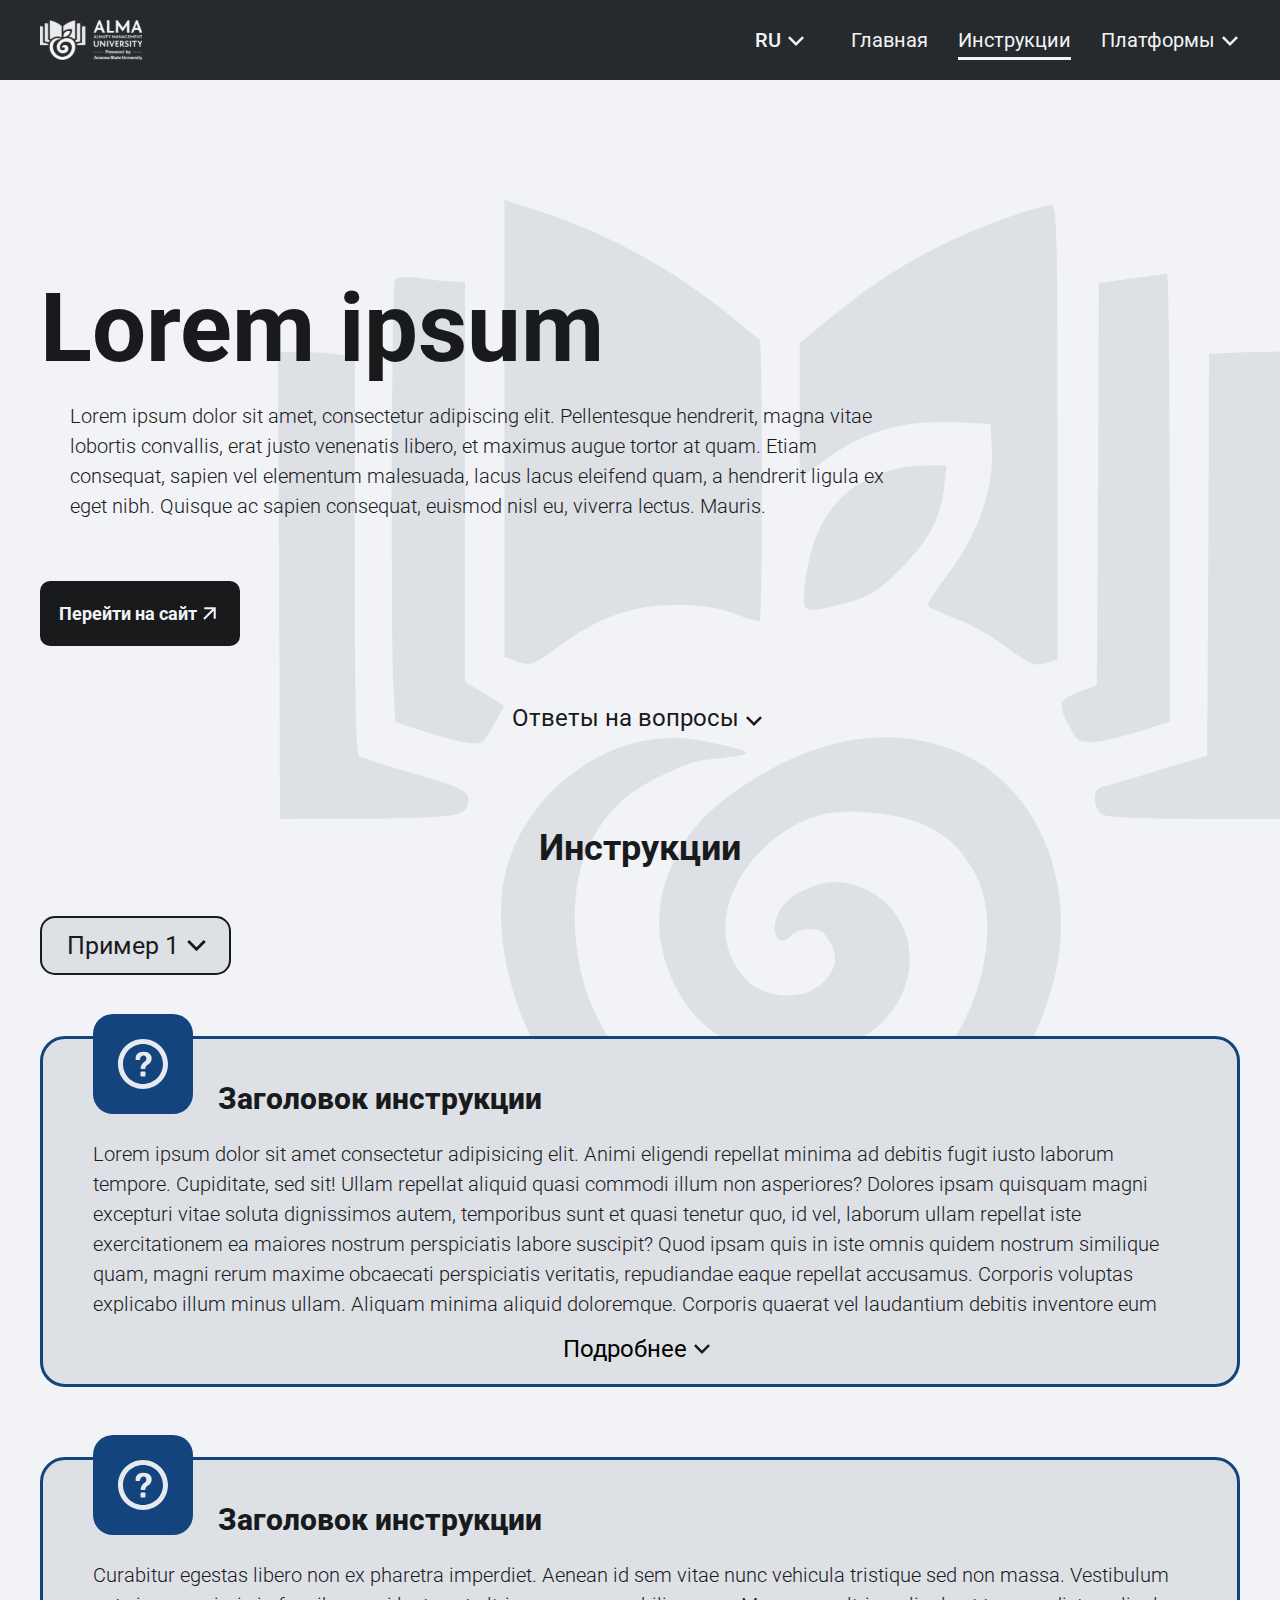
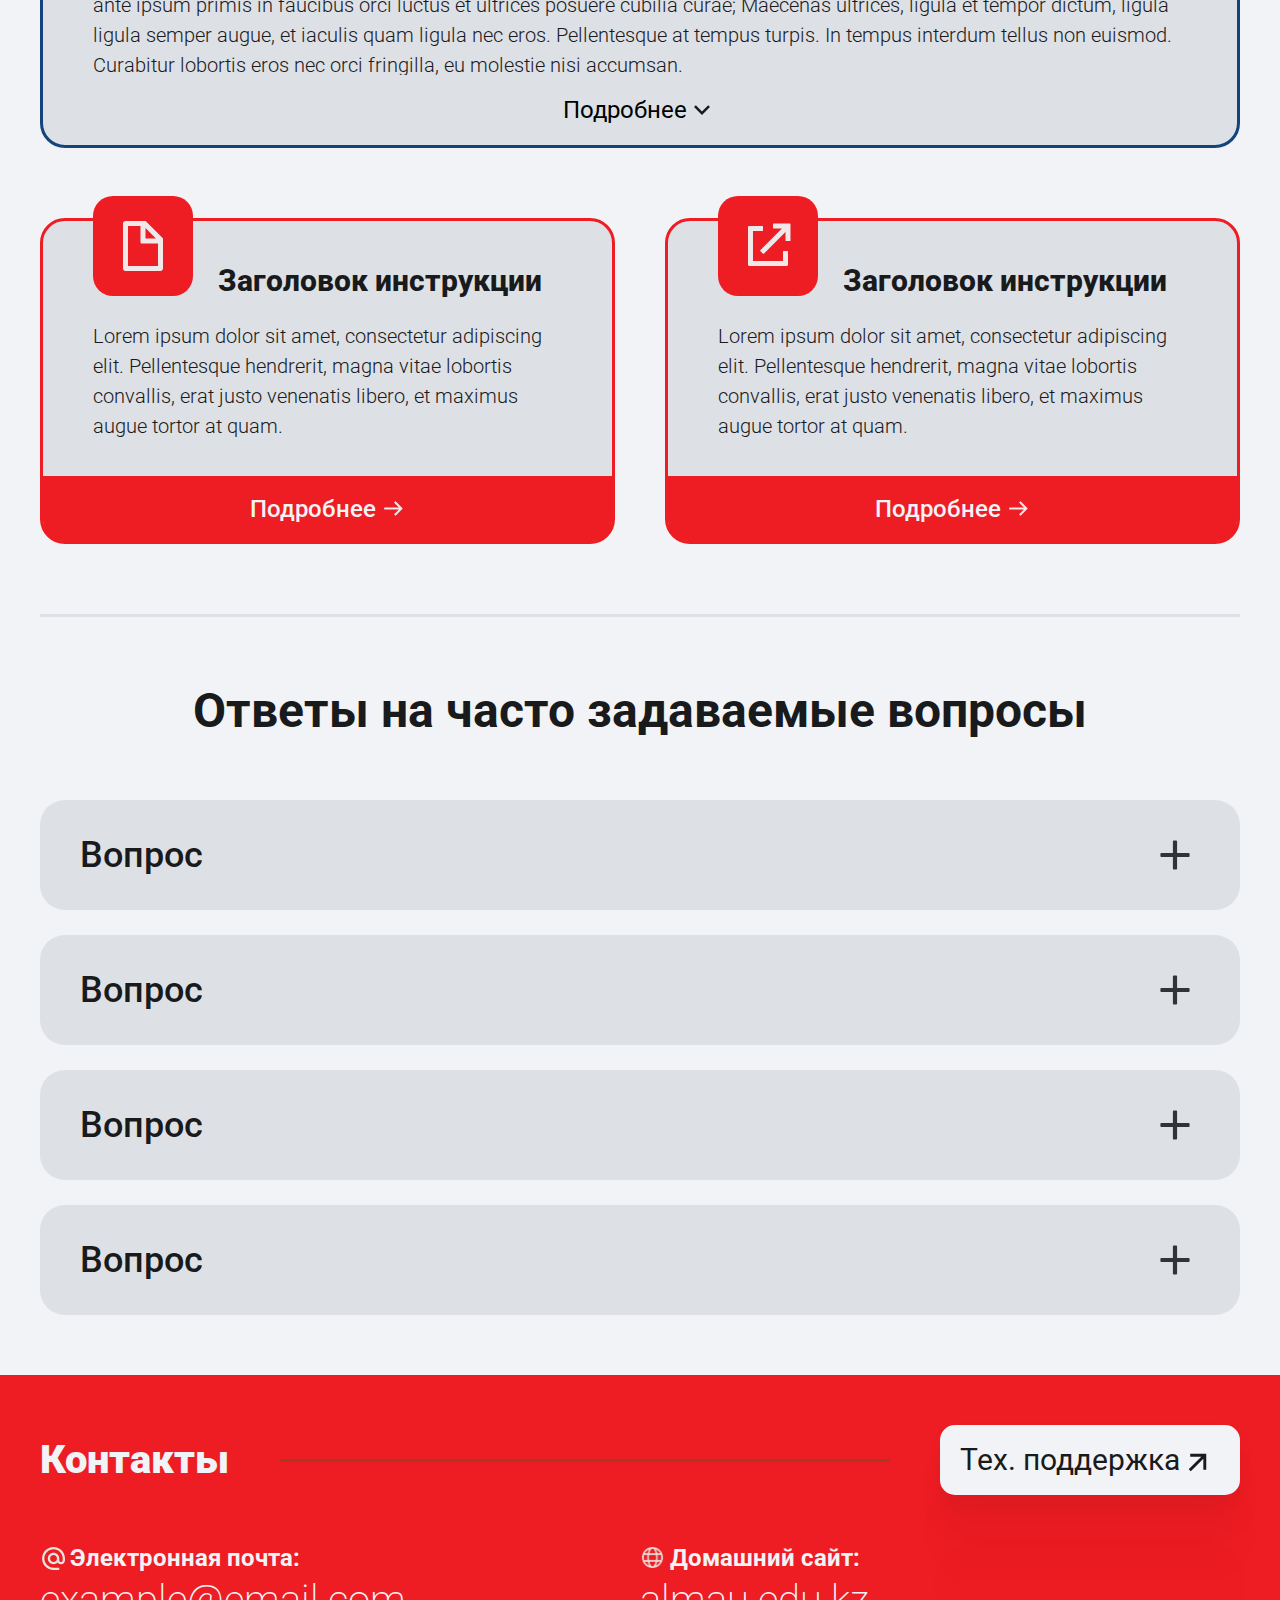
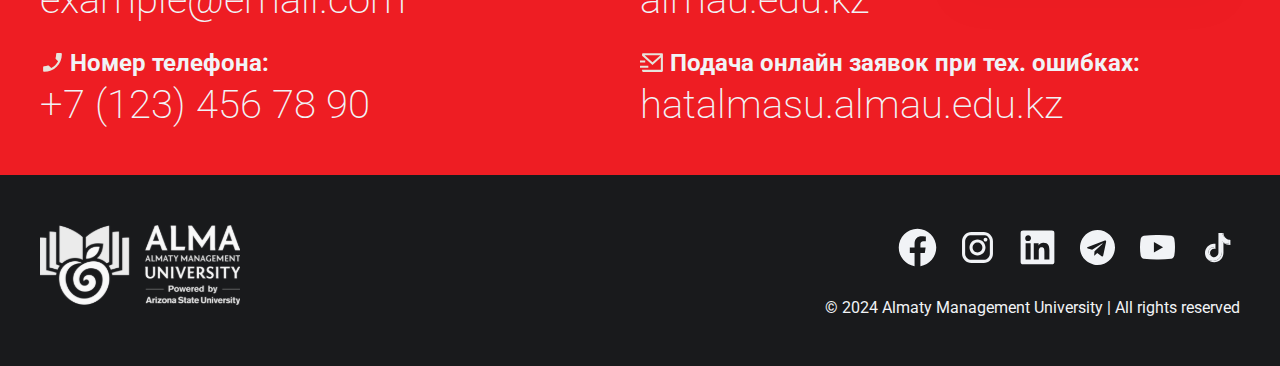
==== instructions-page.html @ 6eac0b41 "forgot to add tabs switch function so i did" ====
<!DOCTYPE html>
<html lang="en">
<head>
    <meta charset="UTF-8">
    <meta name="viewport" content="width=device-width, initial-scale=1.0">
    <meta name="description" content='Информационная сайт отдела "Управление онлайн образованием". Страница с инструкциями'>
    <!-- styles -->
    <link rel="stylesheet" href="./src/styles/general/reset.css">
    <link rel="stylesheet" href="./src/styles/general/general.css">  
    <link rel="stylesheet" href="./src/styles/instructions-page.css">
    <link rel="stylesheet" href="./src/styles/general/media-queries.css">  
    <!-- styles -->
     <!-- fonts -->
    <link rel="preconnect" href="https://fonts.googleapis.com">
    <link rel="preconnect" href="https://fonts.gstatic.com" crossorigin>
    <link href="https://fonts.googleapis.com/css2?family=Roboto:ital,wght@0,100;0,300;0,400;0,500;0,700;0,900;1,100;1,300;1,400;1,500;1,700;1,900&display=swap"     rel="stylesheet">
    <!-- fonts -->
    <title>ИС отдела УОО | Инструкции</title>
</head>
<body>
    <!-- header -->
    <header class="header">
        <nav class="header__nav">
            <a href="./index.html">
                <img src="/src/imgs/general/logo.svg" alt="Header Logo" class="header__logo">
            </a>

            <ul class="header__nav-items"> 
                <button class="header__nav-item drop-down-menu lang-btn">
                    <span class="selected-lang__text"></span>
                    <ul class="item__drop-down-menu">
                        <li class="menu-item active-lang">RU</li>
                        <li class="menu-item">KZ</li>
                        <li class="menu-item">EN</li>
                    </ul>
                </button>
                
                <button class="menu-close__btn">
                    <img src="./src/imgs/icons/menu-close.svg" alt="Close" class="menu-close-icon">
                </button>

                <li class="header__nav-item page-hover"><a href="./index.html">Главная</a></li>
                <li class="header__nav-item page-hover page-active"><a href="#!">Инструкции</a>
                <li class="header__nav-item drop-down-menu second"><a href="#!">Платформы</a>
                <ul class="item__drop-down-menu wide">
                    <li class="menu-item item-link"><a href="#!">Lorem ipsum</a></li>
                    <li class="menu-item item-link"><a href="#!">Lorem ipsum dolor sit amet.</a></li>
                    <li class="menu-item item-link"><a href="#!">Lorem ipsum</a></li>
                    <li class="menu-item item-link"><a href="#!">Lorem ipsum</a></li>
                    <li class="menu-item item-link"><a href="#!">Lorem ipsum</a></li>
                    <li class="menu-item item-link"><a href="#!">Lorem, ipsum dolor.</a></li>
                    <li class="menu-item item-link"><a href="#!">Lorem ipsum</a></li>
                </ul>
                </li>
            </ul>
            <button class="menu-open__btn">
                <img src="./src/imgs/icons/menu-open.svg" alt="Menu" class="menu-icon">
            </button>
        </nav>
    </header>
    <!-- header -->

    <!-- hero -->
    <section class="hero instructions-page">
        <div class="hero__content">
            <div class="hero__text--block">
                <h1 class="hero__title">Lorem ipsum</h1>
                <p class="hero__description">Lorem ipsum dolor sit amet, consectetur adipiscing elit. Pellentesque hendrerit, magna vitae lobortis convallis, erat justo venenatis libero, et maximus augue tortor at quam. Etiam consequat, sapien vel elementum malesuada, lacus lacus eleifend quam, a hendrerit ligula ex eget nibh. Quisque ac sapien consequat, euismod nisl eu, viverra lectus. Mauris.</p>
            </div>
            <a href="./instructions-page.html" class="hero__btn">Перейти на сайт
                <img src="./src/imgs/icons/corner-arrow.svg" alt="Arrow Icon" class="hero__btn-icon">
            </a>
            <button class="hero__scroll-btn">
                Ответы на вопросы
                <img src="./src/imgs/icons/arrow-2-dark.svg" alt="Arrow Icon" class="hero__scroll-icon">
            </button>
        </div>
    </section>
    <!-- hero -->

    <!-- instructions -->
    <section class="instructions">
        <div class="instructions__content">
            <h2 class="instructions__title">Инструкции</h2>
            <div class="instructions__select-options">
                <button class="instructions__select-btn">Пример 1</button>
                <button class="instructions__select-option option-selected">Пример 1</button>
            </div>

            <div class="instructions__info--tab tab-active">
                <div class="instructions__info--block">
                    <div class="instructions__header">
                        <img src="./src/imgs/icons/question.svg" alt="Info Icon" class="instructions__header-icon">
                        <div class="instructions__header-title">Заголовок инструкции</div>
                    </div>
                    <div class="instructions__info--body">
                        <p class="instructions__info-text">Lorem ipsum dolor sit amet consectetur adipisicing elit. Animi eligendi repellat minima ad debitis fugit iusto laborum tempore. Cupiditate, sed sit! Ullam repellat aliquid quasi commodi illum non asperiores? Dolores ipsam quisquam magni excepturi vitae soluta dignissimos autem, temporibus sunt et quasi tenetur quo, id vel, laborum ullam repellat iste exercitationem ea maiores nostrum perspiciatis labore suscipit? Quod ipsam quis in iste omnis quidem nostrum similique quam, magni rerum maxime obcaecati perspiciatis veritatis, repudiandae eaque repellat accusamus. Corporis voluptas explicabo illum minus ullam. Aliquam minima aliquid doloremque. Corporis quaerat vel laudantium debitis inventore eum saepe aut placeat? Atque, delectus natus.</p>
                        <div class="instructions__info-img--block">
                            <img src="./src/imgs/general/placeholder-img-2.jpg" alt="Placeholder Image" class="instructions__info-placeholder-img">
                            <img src="./src/imgs/icons/expand.svg" alt="Expand Icon" class="img-expand__icon">
                        </div>
                        <p class="instructions__info-text">In sodales interdum dui, a fringilla ipsum posuere vitae. Donec id lacus mauris. Donec vel magna enim. Pellentesque volutpat malesuada leo eu suscipit. Donec accumsan eu eros sit amet egestas. Curabitur fermentum, magna quis gravida ultricies, elit augue volutpat augue, nec faucibus arcu mi eu metus. Sed convallis euismod lectus, a finibus tortor fringilla vitae. In hac habitasse platea dictumst. Nam at purus eu eros euismod pellentesque. In volutpat non arcu in commodo. Mauris neque risus, dictum a quam at, commodo ultricies leo. Maecenas eleifend sit amet ante id dignissim. Aenean libero orci, laoreet at dolor quis, gravida tristique orci. Maecenas dignissim lacus quis eros egestas convallis. Integer tincidunt elit mauris, a vestibulum massa porta sed.</p>
                    </div>
                    <button class="instructions__info-btn">
                        <span class="instructions__info-btn-text">Подробнее</span>
                        <img src="./src/imgs/icons/arrow-2-dark.svg" alt="Arrow Icon" class="instructions__info-btn-icon">
                    </button>
                </div>
                <div class="instructions__info--block">
                    <div class="instructions__header">
                        <img src="./src/imgs/icons/question.svg" alt="Info Icon" class="instructions__header-icon">
                        <div class="instructions__header-title">Заголовок инструкции</div>
                    </div>
                    <div class="instructions__info--body">
                        <p class="instructions__info-text">Curabitur egestas libero non ex pharetra imperdiet. Aenean id sem vitae nunc vehicula tristique sed non massa. Vestibulum ante ipsum primis in faucibus orci luctus et ultrices posuere cubilia curae; Maecenas ultrices, ligula et tempor dictum, ligula ligula semper augue, et iaculis quam ligula nec eros. Pellentesque at tempus turpis. In tempus interdum tellus non euismod. Curabitur lobortis eros nec orci fringilla, eu molestie nisi accumsan.</p>
                        <p class="instructions__info-text">In sodales interdum dui, a fringilla ipsum posuere vitae. Donec id lacus mauris. Donec vel magna enim. Pellentesque volutpat malesuada leo eu suscipit. Donec accumsan eu eros sit amet egestas. Curabitur fermentum, magna quis gravida ultricies, elit augue volutpat augue, nec faucibus arcu mi eu metus. Sed convallis euismod lectus, a finibus tortor fringilla vitae. In hac habitasse platea dictumst. Nam at purus eu eros euismod pellentesque. In volutpat non arcu in commodo. Mauris neque risus, dictum a quam at, commodo ultricies leo. Maecenas eleifend sit amet ante id dignissim. Aenean libero orci, laoreet at dolor quis, gravida tristique orci. Maecenas dignissim lacus quis eros egestas convallis. Integer tincidunt elit mauris, a vestibulum massa porta sed.</p>
                    </div>
                    <button href="#!" class="instructions__info-btn">
                        <span class="instructions__info-btn-text">Подробнее</span>
                        <img src="./src/imgs/icons/arrow-2-dark.svg" alt="Arrow Icon" class="instructions__info-btn-icon">
                    </button>
                </div>
            </div>
            <div class="instructions__info--tab">
                <div class="instructions__info--block">
                    <div class="instructions__header">
                        <img src="./src/imgs/icons/question.svg" alt="Info Icon" class="instructions__header-icon">
                        <div class="instructions__header-title">Заголовок инструкции</div>
                    </div>
                    <div class="instructions__info--body">
                        <div class="instructions__info-img--block">
                            <img src="./src/imgs/general/placeholder-img.jpg" alt="Placeholder Image" class="instructions__info-placeholder-img">
                            <img src="./src/imgs/icons/expand.svg" alt="Expand Icon" class="img-expand__icon">
                        </div>
                        <p class="instructions__info-text">Lorem ipsum dolor sit amet, consectetur adipisicing elit. Repellendus ullam totam ipsa sequi quis nam optio odio magnam architecto laudantium, aliquam enim doloremque qui molestias consequatur nisi distinctio autem suscipit nobis aspernatur rerum repellat velit obcaecati impedit. Alias iusto odio, consequuntur facere mollitia voluptatibus, aspernatur quod doloribus, rerum ut incidunt! Cumque enim vero culpa fugit? Pariatur unde cum, culpa esse deleniti inventore, ullam nesciunt corporis delectus vitae aperiam blanditiis, at expedita est optio enim eius dignissimos nemo repellat obcaecati. Vero, neque rem iste natus exercitationem nostrum ullam dignissimos eos quo est nam, aliquid amet earum maxime blanditiis. Ad maiores molestias ex voluptatibus quod quia eveniet fugiat aliquam, minima cumque, incidunt ipsa assumenda corrupti. Officia voluptatem dolor repellat. Exercitationem nisi nostrum repudiandae laborum, aperiam ut optio odit suscipit voluptatum reprehenderit mollitia facere, vero blanditiis odio animi tenetur maiores esse eligendi voluptatem est assumenda quae quia praesentium! Eaque veniam aperiam possimus dolor.</p>
                        <p class="instructions__info-text">In sodales interdum dui, a fringilla ipsum posuere vitae. Donec id lacus mauris. Donec vel magna enim. Pellentesque volutpat malesuada leo eu suscipit. Donec accumsan eu eros sit amet egestas. Curabitur fermentum, magna quis gravida ultricies, elit augue volutpat augue, nec faucibus arcu mi eu metus. Sed convallis euismod lectus, a finibus tortor fringilla vitae. In hac habitasse platea dictumst. Nam at purus eu eros euismod pellentesque. In volutpat non arcu in commodo. Mauris neque risus, dictum a quam at, commodo ultricies leo. Maecenas eleifend sit amet ante id dignissim. Aenean libero orci, laoreet at dolor quis, gravida tristique orci. Maecenas dignissim lacus quis eros egestas convallis. Integer tincidunt elit mauris, a vestibulum massa porta sed.</p>
                        
                    </div>
                    <button href="#!" class="instructions__info-btn">
                        <span class="instructions__info-btn-text">Подробнее</span>
                        <img src="./src/imgs/icons/arrow-2-dark.svg" alt="Arrow Icon" class="instructions__info-btn-icon">
                    </button>
                </div>
                <div class="instructions__info--block">
                    <div class="instructions__header">
                        <img src="./src/imgs/icons/question.svg" alt="Info Icon" class="instructions__header-icon">
                        <div class="instructions__header-title">Заголовок инструкции</div>
                    </div>
                    <div class="instructions__info--body">
                        <p class="instructions__info-text">Lorem ipsum dolor sit amet consectetur adipisicing elit. Animi eligendi repellat minima ad debitis fugit iusto laborum tempore. Cupiditate, sed sit! Ullam repellat aliquid quasi commodi illum non asperiores? Dolores ipsam quisquam magni excepturi vitae soluta dignissimos autem, temporibus sunt et quasi tenetur quo, id vel, laborum ullam repellat iste exercitationem ea maiores nostrum perspiciatis labore suscipit? Quod ipsam quis in iste omnis quidem nostrum similique quam, magni rerum maxime obcaecati perspiciatis veritatis, repudiandae eaque repellat accusamus. Corporis voluptas explicabo illum minus ullam. Aliquam minima aliquid doloremque. Corporis quaerat vel laudantium debitis inventore eum saepe aut placeat? Atque, delectus natus.</p>
                        <div class="instructions__info-img--block">
                            <img src="./src/imgs/general/placeholder-img-2.jpg" alt="Placeholder Image" class="instructions__info-placeholder-img">
                            <img src="./src/imgs/icons/expand.svg" alt="Expand Icon" class="img-expand__icon">
                        </div>
                    </div>
                    <button href="#!" class="instructions__info-btn">
                        <span class="instructions__info-btn-text">Подробнее</span>
                        <img src="./src/imgs/icons/arrow-2-dark.svg" alt="Arrow Icon" class="instructions__info-btn-icon">
                    </button>
                </div>
            </div>
            
            <div class="instructions__cards-container">
                <div class="instructions__card">
                    <div class="instructions__header instructions__card--header">
                        <img src="./src/imgs/icons/file.svg" alt="Info Icon" class="instructions__header-icon instructions__card-icon">
                        <div class="instructions__header-title">Заголовок инструкции</div>
                    </div>
                    <div class="instructions__card--body">
                        <p class="instructions__card-description">Lorem ipsum dolor sit amet, consectetur adipiscing elit. Pellentesque hendrerit, magna vitae lobortis convallis, erat justo venenatis libero, et maximus augue tortor at quam.</p>
                        <a href="./src/placeholder-file.txt"  class="instructions__card-btn instructions__cards-file">
                            Подробнее
                            <img src="./src/imgs/icons/arrow-1.svg" alt="Arrow Icon" class="instructions__card-btn-icon">
                        </a>
                    </div>
                </div>
                <div class="instructions__card">
                    <div class="instructions__header instructions__card--header">
                        <img src="./src/imgs/icons/link.svg" alt="Info Icon" class="instructions__header-icon instructions__card-icon">
                        <div class="instructions__header-title">Заголовок инструкции</div>
                    </div>
                    <div class="instructions__card--body">
                        <p class="instructions__card-description">Lorem ipsum dolor sit amet, consectetur adipiscing elit. Pellentesque hendrerit, magna vitae lobortis convallis, erat justo venenatis libero, et maximus augue tortor at quam.</p>
                        <a target="_blank" href="./src/placeholder-file.txt" class="instructions__card-btn">
                            Подробнее
                            <img src="./src/imgs/icons/arrow-1.svg" alt="Arrow Icon" class="instructions__card-btn-icon">
                        </a>
                    </div>
                </div>
            </div>
        </div>
        <div class="instructions__image-popup">
            <div class="instructions__popup-img-wrapper">
                <img src="./src/imgs/icons/collapse.svg" alt="Collapse Icon" class="instructions__popup-collapse-icon">
            </div>
        </div>
    </section>
    <!-- instructions -->

    <!-- devider -->
    <div class="sections-devider__wrapper">
        <div class="sections-devider"></div>
    </div>
    <!-- devider -->

    <!-- faq -->
    <section class="faq">
        <div class="faq__content">
            <h2 class="faq__title">Ответы на часто задаваемые вопросы</h2>
            <div class="faq__questions-continer">
                <button class="faq__question">
                    <div class="faq__question-header">
                        <h3 class="faq__question-title">Вопрос</h3>
                        <img src="./src/imgs/icons/cross.svg" alt="Cross icon" class="faq__question-cross-icon">
                    </div>
                    <div class="faq__question-body">
                        <p class="faq__question-text">Lorem ipsum dolor sit amet, consectetur adipisicing elit. Illum architecto aperiam totam facilis ab pariatur.</p>
                    </div>
                </button>
                <button class="faq__question">
                    <div class="faq__question-header">
                        <h3 class="faq__question-title">Вопрос</h3>
                        <img src="./src/imgs/icons/cross.svg" alt="Cross icon" class="faq__question-cross-icon">
                    </div>
                    <div class="faq__question-body">
                        <p class="faq__question-text">Lorem ipsum dolor, sit amet consectetur adipisicing elit. Nam veritatis similique reprehenderit beatae perferendis mollitia, tempore, inventore autem consequuntur laborum praesentium nulla. Aut nam rerum reprehenderit beatae laboriosam impedit repellendus, consequatur itaque placeat odio voluptatum culpa ut molestias laudantium in ullam perferendis incidunt? Nihil alias quaerat quos repudiandae sapiente ullam repellat similique libero expedita ipsa debitis quis quidem cupiditate, explicabo officia vitae, facere natus aspernatur culpa est soluta recusandae praesentium harum delectus. Quo alias cupiditate culpa? Ducimus a consequuntur tempore facere! Temporibus, veritatis tenetur, est id tempora ad ea similique saepe sunt dicta nihil? Optio veritatis quasi sequi placeat maxime.</p>
                    </div>
                </button>
                <button class="faq__question">
                    <div class="faq__question-header">
                        <h3 class="faq__question-title">Вопрос</h3>
                        <img src="./src/imgs/icons/cross.svg" alt="Cross icon" class="faq__question-cross-icon">
                    </div>
                    <div class="faq__question-body">
                        <p class="faq__question-text">Lorem ipsum dolor, sit amet consectetur adipisicing elit. Nam veritatis similique reprehenderit beatae perferendis mollitia, tempore, inventore autem consequuntur laborum praesentium nulla. Aut nam rerum reprehenderit beatae laboriosam impedit repellendus, consequatur itaque placeat odio voluptatum culpa ut molestias laudantium in ullam perferendis incidunt?</p>
                    </div>
                </button>
                <button class="faq__question">
                    <div class="faq__question-header">
                        <h3 class="faq__question-title">Вопрос</h3>
                        <img src="./src/imgs/icons/cross.svg" alt="Cross icon" class="faq__question-cross-icon">
                    </div>
                    <div class="faq__question-body">
                        <p class="faq__question-text">Lorem ipsum dolor, sit amet consectetur adipisicing elit. Nam veritatis similique reprehenderit beatae perferendis mollitia, tempore, inventore autem consequuntur laborum praesentium nulla.</p>
                    </div>
                </button>
            </div>
        </div>
    </section>
    <!-- faq -->

    <!-- contacts -->
    <section class="contacts">
        <div class="contacts__content">
            <div class="contacts__header">
                <h3 class="contacts__title">Контакты</h3>
                <div class="contacts__decor-line"></div>
                <a target="_blank" href="#!" class="contacts__btn">
                    <div class="contacts__btn--block">
                        <span class="contacts__btn-text">Тех. поддержка</span>
                        <img src="./src/imgs/icons/corner-arrow-dark.svg" alt="Link Arrow" class="contacts__btn-img">
                    </div>
                </a>
            </div>
            <div class="contacts__body">
                <div class="contacts__column">
                    <h5 class="contacts__column-title">
                        <img src="./src/imgs/icons/email.svg" alt="Email Icon" class="contacts__icon">
                        Электронная почта:
                    </h5>
                    <a href="mailto:example@email.com" class="contacts__column-text">example@email.com</a>
                </div>
    
                <div class="contacts__column">
                    <h5 class="contacts__column-title">
                        <img src="./src/imgs/icons/web.svg" alt="Web icon" class="contacts__icon">
                        Домашний сайт:
                    </h5>
                    <a href="https://almau.edu.kz/" class="contacts__column-text contacts__link">almau.edu.kz</a>
                </div>

                <div class="contacts__column">
                    <h5 class="contacts__column-title">
                        <img src="./src/imgs/icons/phone.svg" alt="Phone icon" class="contacts__icon">
                        Номер телефона:
                    </h5>
                    <a href="tel:+7 (123) 456 78 90" class="contacts__column-text">+7 (123) 456 78 90</a>
                </div>
    
                <div class="contacts__column">
                    <h5 class="contacts__column-title">
                        <img src="./src/imgs/icons/mail-send.svg" alt="Support Icon" class="contacts__icon">
                        Подача онлайн заявок при тех. ошибках:
                    </h5>
                    <a href="https://hatalmasu.almau.edu.kz/" class="contacts__column-text contacts__link">hatalmasu.almau.edu.kz</a>
                </div>
            </div>
        </div>
    </section>
    <!-- contacts -->

    <!-- footer -->
    <footer class="footer">
        <div class="footer__content">
            <a href="./index.html">
                <img src="./src/imgs/general/logo.svg" alt="Footer Logo" class="footer__logo">
            </a>

            <nav class="footer__nav">
                <ul class="footer__socials">
                    <a target="_blank" href="https://www.facebook.com/almau.edu">
                        <img src="./src/imgs/socials/facebook.svg" alt="Facebook" class="social-icon">
                    </a>
                    <a target="_blank" href="https://www.instagram.com/almau_edu/">
                        <img src="./src/imgs/socials/instagram.svg" alt="Instagram" class="social-icon">
                    </a>
                    <a target="_blank" href="https://kz.linkedin.com/school/almau/?trk=public_post_follow-view-profile">
                        <img src="./src/imgs/socials/linkedin.svg" alt="LinkedIn" class="social-icon">
                    </a>
                    <a target="_blank" href="https://t.me/almauforyou">
                        <img src="./src/imgs/socials/telegram.svg" alt="Telegram" class="social-icon">
                    </a>
                    <a target="_blank" href="https://www.youtube.com/@AlmaUMab">
                        <img src="./src/imgs/socials/youtube.svg" alt="YouTube" class="social-icon">
                    </a>
                    <a target="_blank" href="https://www.tiktok.com/@almau_edu?_t=8n9igjLE6bt&_r=1">
                        <img src="./src/imgs/socials/tiktok.svg" alt="TikTok" class="social-icon">
                    </a>
                </ul>
                <h6 class="footer__rights">© 2024 Almaty Management University     |     All rights reserved</h6>
            </nav>
        </div>
    </footer>
    <!-- footer -->

    <script src="./src/js/instructions-page.js"></script>
    <script defer src="./src/js/general.js"></script>
    <noscript>Please enable JavaScript in your browser!</noscript>
</body>
</html>
---- src/styles/general/general.css ----
@import url('vars.css');
@import url('media-queries.css');

/* body */
body {
    -webkit-font-smoothing: antialiased;
    -moz-osx-font-smoothing: grayscale;
}
.body-lock {
    overflow: hidden;
    width: 100%;
}
/* body */

/* HEADER */
.header{
    max-width: 100vw;
    height: 80px;
    background-color: var(--basic-dark);
}

.header__nav{
    max-width: 1250px;
    height: 100%;
    padding: 0 5em 0 2.5em;
    margin: 0 auto;

    display: -webkit-box;

    display: -ms-flexbox;

    display: flex;
    -webkit-box-align: center;
        -ms-flex-align: center;
            align-items: center;
    -webkit-box-pack: justify;
        -ms-flex-pack: justify;
            justify-content: space-between;
}

.header__nav-items{
    display: -webkit-box;
    display: -ms-flexbox;
    display: flex;
    -webkit-box-align: center;
        -ms-flex-align: center;
            align-items: center;
    gap: 3em;
    -webkit-transition: var(--transition-slow);
    -o-transition: var(--transition-slow);
    transition: var(--transition-slow);
}

.header__nav-item{
    cursor: pointer;
    font-size: 2em;
    color: var(--basic-light);
    position: relative;
    -webkit-transition: var(--transition-fast);
    -o-transition: var(--transition-fast);
    transition: var(--transition-fast);
}
.header__nav-item a{
    font-size: 1em;
}
.header__nav-item:first-child{
    font-weight: 500;
}

.selected-lang__text{
    cursor: pointer;
    font-size: 1em;
    color: var(--basic-light);
    position: relative;
    -webkit-transition: var(--transition-fast);
    -o-transition: var(--transition-fast);
    transition: var(--transition-fast);
}

.drop-down-menu{
    position: relative;
}
.drop-down-menu::after{
    content: " ";
    width: 30px;
    height: 30px;
    position: absolute;
    top: -0.2em;
    right: -1.5em;
    background: url('/src/imgs/icons/arrow-2.svg') no-repeat;
}
.drop-down-menu:hover > .item__drop-down-menu, .drop-down-menu:focus > .item__drop-down-menu{
    opacity: 1;
    padding-top: 3em;
}
.drop-down-menu:first-child{
    position: relative;
    right: 2em;
}

.page-hover:before{
    content: " ";
    position: absolute;
    bottom: -10px;
    left: 0;
    width: 0%;
    height: 3px;
    background: var(--basic-light);
    -webkit-transition: 0.1s ease;
    -o-transition: 0.1s ease;
    transition: 0.1s ease;
}
.page-active:before{
    content: " ";
    position: absolute;
    bottom: -10px;
    left: 0;
    width: 100%;
    height: 3px;
    background: var(--basic-light);
    -webkit-transition: 0.1s ease;
    -o-transition: 0.1s ease;
    transition: 0.1s ease;
}
.page-hover:hover:before{
    width: 100%;
}

.item__drop-down-menu{
    display: -webkit-box;
    display: -ms-flexbox;
    display: flex;
    -webkit-box-orient: vertical;
    -webkit-box-direction: normal;
        -ms-flex-direction: column;
            flex-direction: column;
    padding-top: 0em;

    position: absolute;
    left: 50%;

    -webkit-transform: translateX(-50%);

        -ms-transform: translateX(-50%);

            transform: translateX(-50%);
    -webkit-transition: var(--transition-fast);
    -o-transition: var(--transition-fast);
    transition: var(--transition-fast);
    opacity: 0;
}
.menu-item{
    font-size: 2em;
    text-align: center;
    padding: 0.7em 1em;
    -webkit-transition: var(--transition-fast);
    -o-transition: var(--transition-fast);
    transition: var(--transition-fast);
    background-color: var(--basic-blue);
}
.menu-item a{
    font-size: 1em;
}
.menu-item:hover{
    background-color: var(--basic-blue-2);
}
.menu-item:last-child{
    border-radius: 0 0 10px 10px;
}

.item-link::after{
    content: " ";
    width: 25px;
    height: 25px;
    position: absolute;
    background-image: url('/src/imgs/icons/corner-arrow.svg');
    background-repeat: no-repeat;
    background-position: center -0.1em;
    background-size: 25px;
    -webkit-transition: 0.1s ease;
    -o-transition: 0.1s ease;
    transition: 0.1s ease;
}
.item-link:hover::after{
    -webkit-transform: translateX(10%) translateY(-10%);
        -ms-transform: translateX(10%) translateY(-10%);
            transform: translateX(10%) translateY(-10%);
}

.wide .menu-item{
    min-width: 200px;
    padding: 0.7em 1em;
    line-height: 23px;
}

.active-lang{
    background-color: var(--basic-blue-2);
}

.menu-open__btn{
    display: none;
    cursor: pointer;
    position: absolute;
    right: 25px;
}
.menu-close__btn{
    cursor: pointer;
    display: none;
}
/* HEADER */

/* devider */
.sections-devider__wrapper{
    margin: 7em 0;
    max-width: 100lvw;
    height: 3px;
    padding: 0 25px;
}
.sections-devider{
    max-width: 1200px;
    height: 100%;
    background-color: var(--basic-light-2);
    margin: 0 auto;
}
/* devider */

/* FAQ */
.faq {
    max-width: 100lvw;
}
.faq__content {
    max-width: 1250px;
    padding: 0 25px 6em;
    margin: 0 auto;
    color: var(--basic-dark-2);
    
}
.faq__title {
    font-size: 4.8em;
    font-weight: 700;
    text-align: center;
    margin-bottom: 65px;
}
.faq__questions-continer {
    display: -webkit-box;
    display: -ms-flexbox;
    display: flex;
    -webkit-box-orient: vertical;
    -webkit-box-direction: normal;
        -ms-flex-direction: column;
            flex-direction: column;
    gap: 2.5em;
}
.faq__question {
    color: var(--basic-dark-2);
    background-color: var(--basic-light-2);
    padding: 3em 4em;
    border-radius: 25px;
    text-align: left;
    cursor: pointer;
}
.faq__question-header {
    display: -webkit-box;
    display: -ms-flexbox;
    display: flex;
    -webkit-box-align: center;
        -ms-flex-align: center;
            align-items: center;
    -webkit-box-pack: justify;
        -ms-flex-pack: justify;
            justify-content: space-between;
}
.faq__question-body{
    max-height: 0;
    overflow: hidden;
    -webkit-transition: var(--transition-mid);
    -o-transition: var(--transition-mid);
    transition: var(--transition-mid);
}
.faq__question-title {
    font-size: 36px;
    font-weight: 500;
}
.faq__question-cross-icon {
    width: 50px;
    -webkit-transition: var(--transition-fast);
    -o-transition: var(--transition-fast);
    transition: var(--transition-fast);
}
.faq__question-text {
    font-size: 2.4em;
    line-height: 40px;
    font-weight: 300;
}
.question__cross-active{
    -webkit-transform: rotate(-45deg);
        -ms-transform: rotate(-45deg);
            transform: rotate(-45deg);
}
/* FAQ  */

/* CONTACTS */
.contacts {
    max-width: 100vw;
    background-color: var(--basic-red);
    color: var(--basic-light);
}
.contacts__content{
    max-width: 1250px;
    padding: 5em 25px;
    margin: 0 auto;
}
.contacts__header {
    display: -webkit-box;
    display: -ms-flexbox;
    display: flex;
    -webkit-box-align: center;
        -ms-flex-align: center;
            align-items: center;
    margin-bottom: 5em;
}
.contacts__title {
    font-weight: 900;
    font-size: 4em;
}
.contacts__decor-line {
    background-color: var(--basic-red-2);
    width: 100%;
    height: 3px;
    margin: 0 5em;
    border-radius: 50em;
}
.contacts__btn {
    display: -webkit-box;
    display: -ms-flexbox;
    display: flex;
    -webkit-box-align: center;
        -ms-flex-align: center;
            align-items: center;
    background-color: var(--basic-light);
    width: 100%;
    max-width: 300px;
    height: 70px;
    -webkit-box-shadow: 0px 0px 0px 0px rgba(0, 0, 0, 0.04),0px 8px 17px 0px rgba(0, 0, 0, 0.04),0px 31px 31px 0px rgba(0, 0, 0, 0.03),0px 70px 42px 0px rgba(0, 0, 0, 0.02),0px 124px 50px 0px rgba(0, 0, 0, 0.01),0px 194px 54px 0px rgba(0, 0, 0, 0);
            box-shadow: 0px 0px 0px 0px rgba(0, 0, 0, 0.04),0px 8px 17px 0px rgba(0, 0, 0, 0.04),0px 31px 31px 0px rgba(0, 0, 0, 0.03),0px 70px 42px 0px rgba(0, 0, 0, 0.02),0px 124px 50px 0px rgba(0, 0, 0, 0.01),0px 194px 54px 0px rgba(0, 0, 0, 0);
    border-radius: 15px;
    padding: 0 2em;
    cursor: pointer;
}
.contacts__btn:hover .contacts__btn-img{
    -webkit-transform: translate(10%, -10%);
        -ms-transform: translate(10%, -10%);
            transform: translate(10%, -10%);
}
.contacts__btn--block {
    display: -webkit-box;
    display: -ms-flexbox;
    display: flex;
    -webkit-box-align: center;
        -ms-flex-align: center;
            align-items: center;
    -webkit-box-pack: center;
        -ms-flex-pack: center;
            justify-content: center;
}
.contacts__btn-text {
    font-size: 3em;
    color: var(--basic-dark-2);
    text-wrap: nowrap;
}
.contacts__btn-img {
    max-width: 35px;
    margin-top: 5px;
    -webkit-transition: var(--transition-fast);
    -o-transition: var(--transition-fast);
    transition: var(--transition-fast);
}
.contacts__body {
    display: -ms-grid;
    display: grid;
    grid-template-columns: repeat(auto-fit, minmax(450px, 1fr));
    row-gap: 3em;
}
.contacts__column {
    display: -webkit-box;
    display: -ms-flexbox;
    display: flex;
    -webkit-box-orient: vertical;
    -webkit-box-direction: normal;
        -ms-flex-direction: column;
            flex-direction: column;
    row-gap: 1em;
}
.contacts__column-title {
    font-size: 2.4em;
    font-weight: 700;
    text-wrap: wrap;
    display: -webkit-box;
    display: -ms-flexbox;
    display: flex;
    -webkit-box-align: center;
        -ms-flex-align: center;
            align-items: center;
    gap: 5px;
}
.contacts__icon {
    max-width: 25px;
}
.contacts__column-text {
    font-size: 4em;
    font-weight: 200;
}
.contacts__link{
    text-decoration: underline;
    -webkit-text-decoration-color: var(--basic-red);
            text-decoration-color: var(--basic-red);
    -webkit-transition: var(--transition-fast);
    -o-transition: var(--transition-fast);
    transition: var(--transition-fast);
    text-decoration-thickness: 1px;
    text-underline-offset: 5px;
}
.contacts__link:hover {
    -webkit-text-decoration-color: var(--basic-light);
            text-decoration-color: var(--basic-light);
}
.contacts a[href^="tel"]{
    font-size: 4em;
}
/* CONTACTS */

/* FOOTER */
.footer {
    max-width: 100vw;
    background-color: var(--basic-dark-2);
}
.footer__content {
    max-width: 1250px;

    padding: 5em 25px;
    margin: 0 auto;

    display: -webkit-box;

    display: -ms-flexbox;

    display: flex;
    -webkit-box-pack: justify;
        -ms-flex-pack: justify;
            justify-content: space-between;
}
.footer__logo {
    width: 200px;
}
.footer__nav {
    padding-left: 5em;
}
.footer__socials {
    display: -webkit-box;
    display: -ms-flexbox;
    display: flex;
    -webkit-box-pack: end;
        -ms-flex-pack: end;
            justify-content: flex-end;
    gap: 1.5em;
    margin-bottom: 3em;
}
.social-icon:hover{
    opacity: 50%;
}
.footer__rights {
    color: var(--basic-light);
    font-size: 1.6em;
    text-align: right;
}
/* FOOTER */

/* ALL */
.header__logo, .footer__logo, .social-icon{
    -webkit-transition: var(--transition-fast);
    -o-transition: var(--transition-fast);
    transition: var(--transition-fast);
}
.header__logo:hover, .social-icon:hover, .footer__logo:hover{
    opacity: 75%;
}
/* ALL */
---- src/styles/instructions-page.css ----
@import url('vars.css');
@import url('media-queries.css');

body{
    background-color: var(--basic-light);
    background-image: url('../imgs/general/decor-light.svg');
    background-repeat: no-repeat;
    background-position: top 200px right;
}

/* hero */
.hero {
    color: var(--basic-dark-2);
    max-width: 100lvw;
    min-height: 100px;
}
.hero__content {
    max-width: 1250px;
    min-height: 750px;
    padding: 0 25px;
    margin: 0 auto;
}
.hero__text--block {
    padding-top: 20em;
}
.hero__title {
    font-size: 9.6em;
    font-weight: 700;
}
.hero__description {
    font-size: 2em;
    font-weight: 300;
    line-height: 30px;
    max-width: 844px;
    margin: 25px 0 60px 30px;
}
.hero__btn {
    display: flex;
    justify-content: center;
    align-items: center;
    max-width: 200px;
    text-wrap: nowrap;
    font-size: 1.8em;
    font-weight: 700;
    color: var(--basic-light);
    background-color: var(--basic-dark-2);
    padding: 20px 0;
    border-radius: 10px;
    margin-bottom: 60px;
}
.hero__btn:hover .hero__btn-icon {
    transform: translate(10%, -10%);
}
.hero__btn-icon {
    width: 25px;
    transition: var(--transition-fast);
}
.hero__scroll-btn {
    color: var(--basic-dark-2);
    font-size: 2.4em;
    font-weight: 400;
    display: flex;
    cursor: pointer;
    margin: 0 auto;
    transition: var(--transition-fast);
}
.hero__scroll-btn:hover{
    transform: translateY(-15%);
}
/* hero */

/* instructions */
.instructions {
    max-width: 100lvw;
    color: var(--basic-dark-2);
    margin-bottom: 17em;
}
.instructions p {
    font-size: 20px;
    font-weight: 300;
    line-height: 30px;
    margin: 25px 0;
}
.instructions__content {
    max-width: 1250px;
    padding: 0 25px;
    margin: 0 auto;
}
.instructions__title {
    font-size: 3.6em;
    font-weight: 700;
    text-align: center;
    margin-bottom: 50px;
}
.instructions__select-btn {
    color: var(--basic-dark-2);
    font-size: 2.5em;
    background-color: var(--basic-light-2);
    padding: 15px 50px 15px 25px;
    background-image: url('../imgs/icons/arrow-2-dark.svg');
    background-position: right 15px center;
    background-size: 35px;
    background-repeat: no-repeat;
    border-radius: 15px;
    border: 2px solid var(--basic-dark-2);
    cursor: pointer;
    position: relative;
}
.instructions__select-options {
    display: flex;
    flex-direction: column;
    position: absolute;
    z-index: 99;
}
.instructions__select-option {
    font-size: 2.5em;
    padding: 15px;
    color: var(--basic-light);
    transition: var(--transition-fast);
    background-color: var(--basic-blue);
    visibility: hidden;
    opacity: 0;
}
.option-active{
    visibility: visible;
    opacity: 1;
}
.option-selected{
    background-color: var(--basic-blue-2);
}
.instructions__select-option:nth-child(2){
    margin-top: 10px;
    border-radius: 15px 15px 0 0;
}
.instructions__select-option:last-child{
    border-radius: 0 0 15px 15px;
}
.instructions__select-option:hover {
    font-size: 2.5em;
    padding: 15px;
    background-color: var(--basic-blue-2);
}
.instructions__info--tab{
    transition: var(--transition-mid);
    display: none;
}
.instructions__info--block {
    background-color: var(--basic-light-2);
    margin: 17em 0 -10em;
    text-align: left;
    border: 3px solid var(--basic-blue);
    border-radius: 25px;
    padding: 0 5em;
    position: relative;
}
.instructions__header {
    display: flex;
    align-items: end;
    gap: 2.5em;
    margin: -25px 0 0;
}
.instructions__header-icon {
    background-color: var(--basic-blue);
    width: 100px;
    padding: 20px;
    border-radius: 20px;
}
.instructions__header-title {
    font-size: 30px;
    font-weight: 800;
}
.instructions__info--body {
    max-height: 10px;
    overflow: hidden;
    transition: var(--transition-mid);
}
.instructions__info-img--block{
    padding: 25px 0;
    margin: 25px 0;
    position: relative;
}
.instructions__info-placeholder-img {
    border-radius: 15px;
    cursor: pointer;
    transition: var(--transition-fast);
    height: 400px;
    width: 100%;
    object-fit: cover;
}
.instructions__info-placeholder-img:hover {
    filter: brightness(0.8);
}
.img-expand__icon{
    position: absolute;
    opacity: 0;
    width: 50px;
    top: 50%;
    left: 50%;
    transform: translate(-50%, -50%);
    transition: var(--transition-fast);
}
.instructions__info-img--block:hover .img-expand__icon {
    opacity: 1;
}
.instructions__info-btn {
    display: flex;
    align-items: center;
    margin: 20px auto;
    cursor: pointer;
    transition: var(--transition-fast);
}
.instructions__info-btn-text{
    font-size: 24px;
}
.instructions__info-btn:hover{
    transform: translateY(10%);
}
.instructions__info-btn-active:hover{
    transform: none;
    transform: translateY(-10%);
}
.instructions__info-btn-icon{
    transition: var(--transition-fast);
}
.instructions__image-popup{
    width: 100lvw;
    height: 100lvh;
    background-color: rgb(0, 0, 0, 0.5);
    position: fixed;
    top: 0;
    z-index: 99;
    visibility: hidden;
    opacity: 0;
    transition: var(--transition-mid);
    display: flex;
    align-items: center;
}
.instructions__popup-img-wrapper{
    max-width: 900px;
    height: auto;
    padding: 0 25px;
    margin: 0 auto;
    gap: 2em;
    position: relative;
}
.instructions__popup-close-btn{
    background-color: var(--basic-light);
    padding: 10px;
    font-size: 2em;
    border-radius: 10px;
    transition: var(--transition-fast);
}
.instructions__popup-collapse-icon{
    opacity: 0;
    width: 50px;
    position: absolute;
    top: 50%;
    left: 50%;
    transform: translate(-50%, -50%);
    transition: var(--transition-fast);
    z-index: 99;
}
.btn-icon-active{
    transform: rotate(180deg);
}
.img-opened{
    height: 90lvh;
    max-width: 100%;
    border-radius: none;
}
.instructions__popup-img-wrapper:hover .instructions__popup-collapse-icon{
    opacity: 1;
}
.popup-active{
    visibility: visible;
    opacity: 1;
}
.instructions__cards-container {
    display: grid;
    grid-template-columns: repeat(auto-fill, minmax(425px, 1fr));
    column-gap: 5em;
    place-items: center;
}
.instructions__card {
    background-color: var(--basic-light-2);
    text-align: left;
    border: 3px solid var(--basic-red);
    border-radius: 25px;
    padding: 0 5em;
    margin: 17em 0 -10em;
    position: relative;
}
.instructions__card-icon{
    background-color: var(--basic-red);
}
.instructions__card-description {
    padding-bottom: 75px;
}
.instructions__card-btn {
    background-color: var(--basic-red);
    width: 100%;
    position: absolute;
    bottom: 0;
    left: 0;
    padding: 20px 0;
    display: flex;
    align-items: center;
    justify-content: center;
    gap: 5px;
    font-size: 2.4em;
    font-weight: 500;
    color: var(--basic-light);
    border-radius: 0 0 20px 20px;
    transition: var(--transition-fast);
}
.instructions__card-btn:hover {
    background-color: var(--basic-red-2);
}
.instructions__card-btn:hover .instructions__card-btn-icon{
    transform: translateX(15%);
}
.instructions__card-btn-icon {
    transition: var(--transition-fast);
    width: 25px;
}
.tab-active{
    display: block;
}
/* instructions */
---- src/styles/general/media-queries.css ----
@media screen and (max-width:770px) {
    /* header */
    .header__nav-items{
        -webkit-box-orient: vertical;
        -webkit-box-direction: normal;
            -ms-flex-direction: column;
                flex-direction: column;
        gap: 30px;
        background-color: var(--basic-dark-2);

        position: absolute;
        left: 0;
        top: -115%;
        z-index: 10;

        width: 100vw;
        min-height: 100lvh;

        padding: 50px 0 20px;
        font-size: 15px;
        overflow-y: auto
    }
    .menu-active{
        top: 0;
    }
    .drop-down-menu:first-child{
        inset: 0;
    }
    .lang-btn{
        font-size: 20px;
    }
    .item-link{
        font-size: 20px;
        background-color: var(--basic-dark-2);
    }
    .item-link:hover{
        background-color: var(--basic-dark-2);
    }
    .wide{
        font-size: 1em;
        margin-top: 15px;
    }
    .wide .menu-item{
        padding: 10px 0;
    }
    .second{
        text-align: center;
        border-top: 3px solid var(--basic-light);
        padding-top: 30px;
    }
    .second:after{
        top: 30px;
        right: -30px;
    }
    .drop-down-menu:hover > .wide{
        padding: 0em;
    }
    .page-active{
        border-left: 3.5px solid var(--basic-light);
        padding-left: 0.5em;
    }
    .page-active:before{
        background: none;
    }
    .menu-open__btn{
        display: block;
    }
    .menu-close__btn{
        display: block;
        position: absolute;
        top: 27px;
        right: 22px;
    }
    .menu-close-icon{
        width: 25px;
    }
    /* header */

    /* home page hero */
    .hero__content {
        background-position: center 50px;
    }
    /* home page hero */

    /* instructions page hero */
    .instructions-page .hero__text--block {
        padding-top: 12em;
    }
    /* instructions page hero */

    /* contacts */
    .contacts__content {
        padding: 3em 25px 5em;
    }
    .contacts__header {
        -webkit-box-orient: vertical;
        -webkit-box-direction: normal;
            -ms-flex-direction: column;
                flex-direction: column;
        margin-bottom: 4em;
        gap: 2.5em;
    }
    .contacts__decor-line {
        display: none;
    }
    /* contacts */
}

@media screen and (max-width:550px){
    /* home page hero */
    .hero{
        min-height: 500px;
    }
    .hero__content{
        min-height: 100%;
    }
    .hero__supertext {
        font-size: 2.4em;
    }
    .hero__title {
        font-size: 4.8em;
    }
    .hero__description {
        font-size: 2em;
    }
    .hero__btn {
        max-width: 220px;
        padding: 15px;
        font-size: 1.4em;
        margin-bottom: 5em;
    }
    .hero__scroll-btn {
        font-size: 1.8em;
        gap: 0;
    }
    .hero__scroll-icon {
        max-width: 25px;
    }
    /* home page hero */

    /* instructions page hero */
    .instructions-page .hero__text--block {
        padding-top: 6em;
        text-align: center;
    }
    .instructions-page .hero__description{
        margin-left: 0;
        font-size: 1.6em;
        line-height: 25px;
    }
    .instructions-page .hero__btn{
        margin: 0 auto 4em  ;
    }
    /* instructions page hero */

    /* home page info */
    .info__cards-container{
        display: -webkit-box;
        display: -ms-flexbox;
        display: flex;
        -webkit-box-orient: vertical;
        -webkit-box-direction: normal;
            -ms-flex-direction: column;
                flex-direction: column;
    }
    /* home page info */

    /* faq */
    .faq__title {
        font-size: 2.4em;
    }
    .faq__question {
        padding: 2em;
        border-radius: 15px;
    }
    .faq__question-title {
        font-size: 2em;
    }
    .faq__question-cross-icon {
        width: 30px;
    }
    .faq__question-text {
        font-size: 1.6em;
        line-height: 25px;
    }
    /* faq */

    /* contacts */
    .contacts__title {
        font-size: 3.6em;
    }
    .contacts__btn {
        max-width: 245px;
        height: 55px;
    }
    .contacts__btn-text {
        font-size: 2.4em;
    }
    .contacts__btn-img {
        max-width: 27px;
    }
    .contacts__body {
        grid-template-columns: repeat(auto-fit, minmax(100%, 1fr));
        place-items: center;
    }
    .contacts__column {
        text-align: center;
    }
    .contacts__column-title {
        font-size: 2em;
    }
    .contacts__column-text {
        font-size: 2.5em;
    }
    .contacts a[href^="tel"]{
        font-size: 2em;
    }
    /* contacts */

    /* footer */
    .footer__content {
        -webkit-box-orient: vertical;
        -webkit-box-direction: normal;
            -ms-flex-direction: column;
                flex-direction: column;
        -webkit-box-align: center;
            -ms-flex-align: center;
                align-items: center;
    }
    .footer__nav {
        padding: 0;
    }
    .footer__socials {
        display: -ms-grid;
        display: grid;
        grid-template-columns: repeat(3, 1fr);
        row-gap: 1em;
        place-items: center;
        margin: 4em 0;
    }
    .footer__rights {
        text-align: center;
        line-height: 20px;
    }
    /* footer */
}

@media screen and (max-width:300px){
    /* fixed adaptivity */
    body {
        width: 100%;
        min-width: 300px;
        margin: 0 auto;
    }
    .header, .hero, .info, .sections-devider__wrapper, .faq, .contacts, .footer{
        min-width: 300px;
    }
    .menu-open__btn{
        position: static;
    }
    /* fixed adaptivity */
}
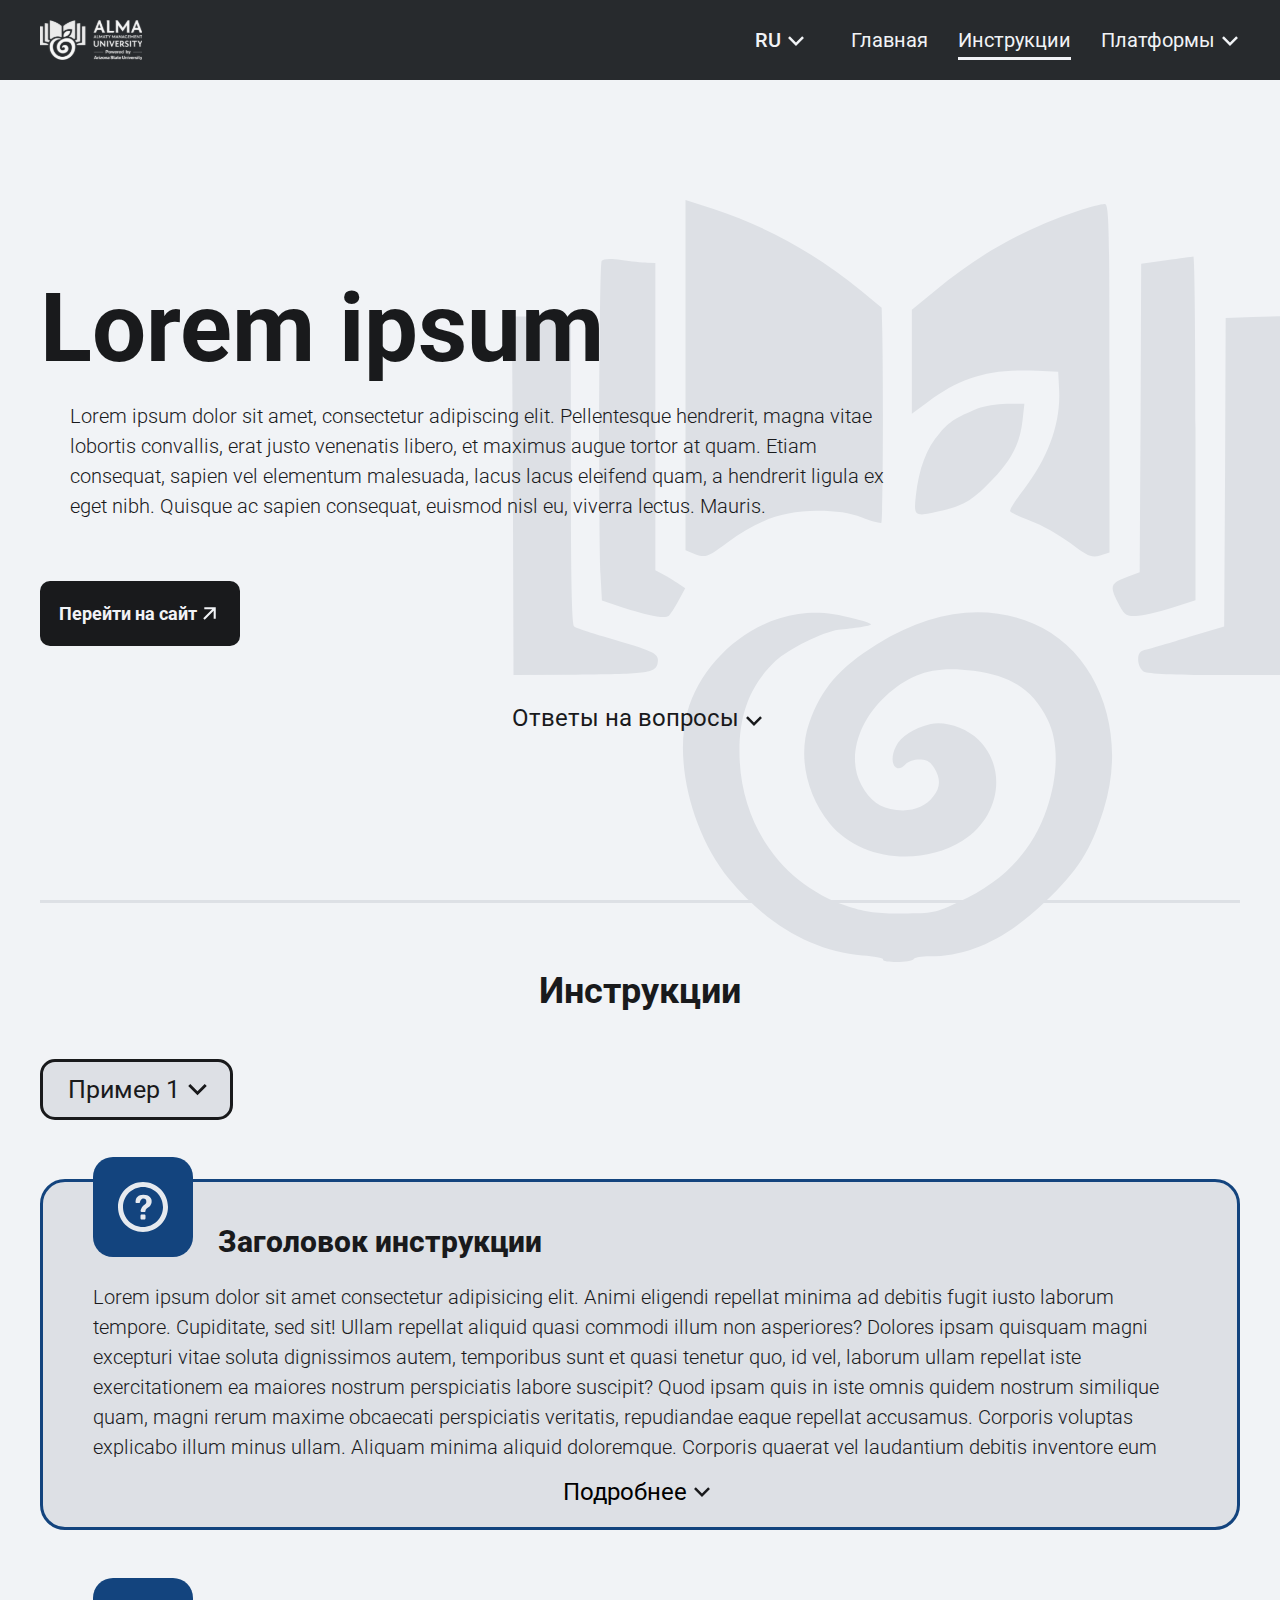
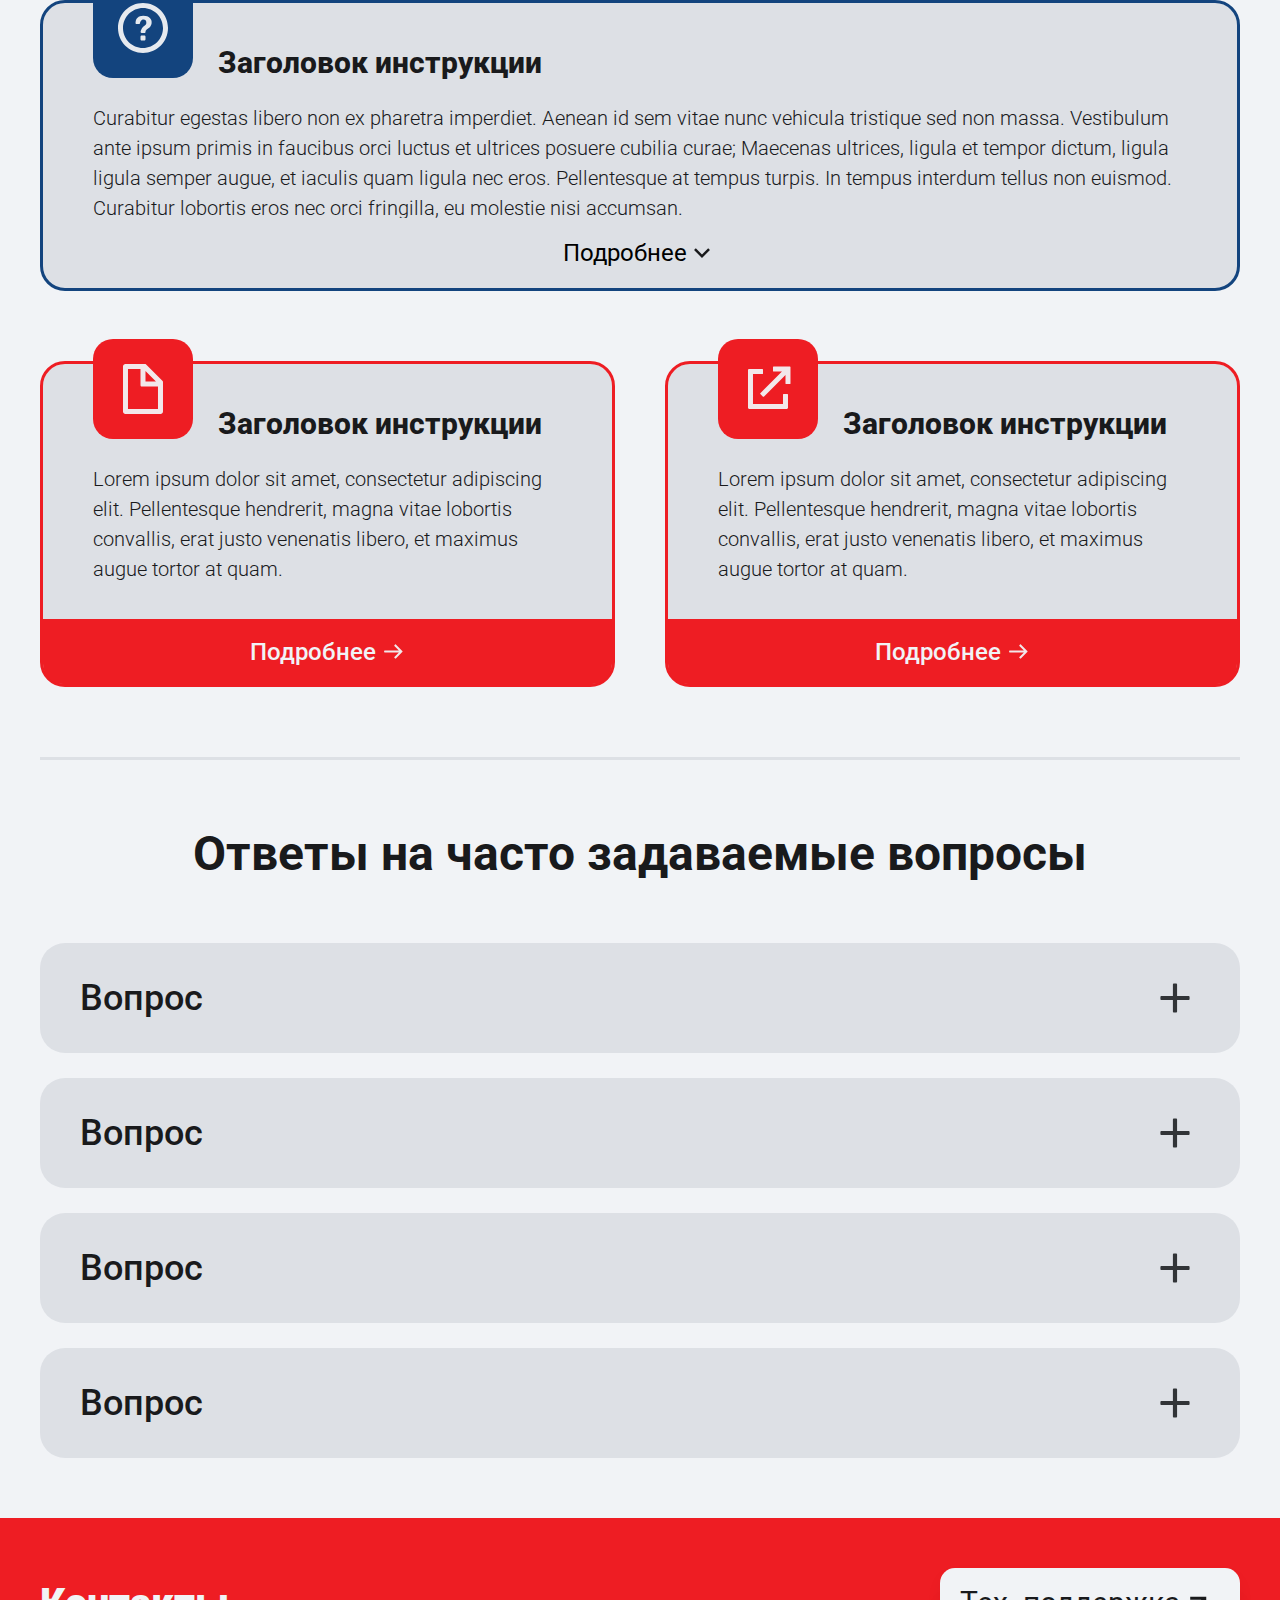
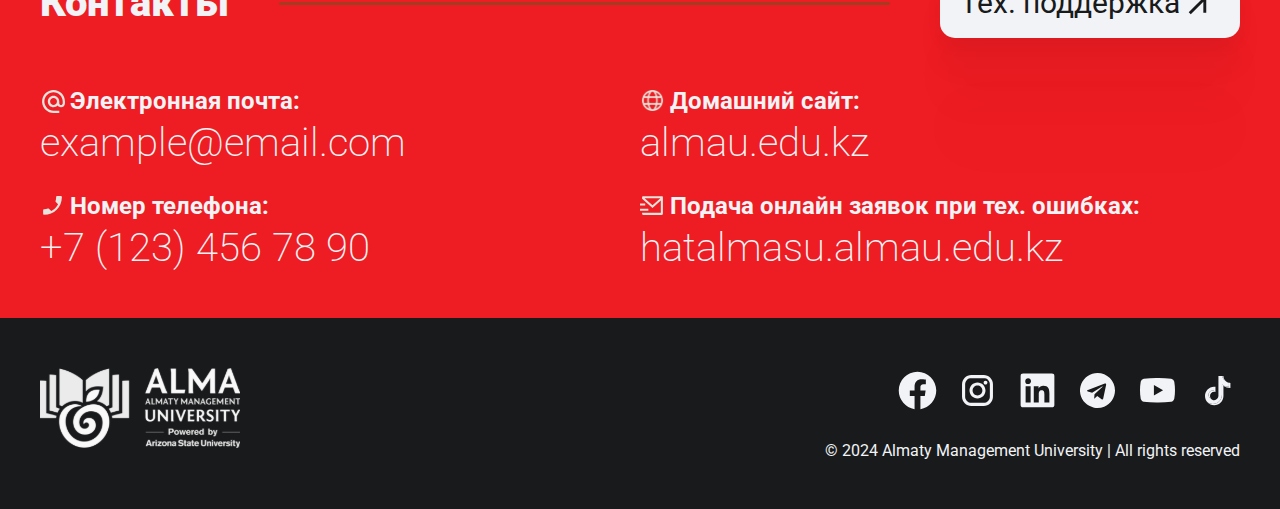
==== commit d9cee221: "finished instructions page" ====
--- a/instructions-page.html
+++ b/instructions-page.html
@@ -78,6 +78,12 @@
     </section>
     <!-- hero -->
 
+    <!-- devider -->
+    <div class="sections-devider__wrapper mobile-devider">
+        <div class="sections-devider"></div>
+    </div>
+    <!-- devider -->
+
     <!-- instructions -->
     <section class="instructions">
         <div class="instructions__content">
@@ -159,6 +165,7 @@
                     </button>
                 </div>
             </div>
+            
             
             <div class="instructions__cards-container">
                 <div class="instructions__card">
--- a/src/styles/instructions-page.css
+++ b/src/styles/instructions-page.css
@@ -6,6 +6,7 @@
     background-image: url('../imgs/general/decor-light.svg');
     background-repeat: no-repeat;
     background-position: top 200px right;
+    background-size: 60vw;
 }
 
 /* hero */
@@ -73,7 +74,7 @@
 .instructions {
     max-width: 100lvw;
     color: var(--basic-dark-2);
-    margin-bottom: 17em;
+    margin: 5em 0 17em;
 }
 .instructions p {
     font-size: 20px;
@@ -102,7 +103,7 @@
     background-size: 35px;
     background-repeat: no-repeat;
     border-radius: 15px;
-    border: 2px solid var(--basic-dark-2);
+    border: 3px solid var(--basic-dark-2);
     cursor: pointer;
     position: relative;
 }
@@ -111,6 +112,7 @@
     flex-direction: column;
     position: absolute;
     z-index: 99;
+    
 }
 .instructions__select-option {
     font-size: 2.5em;
@@ -120,6 +122,9 @@
     background-color: var(--basic-blue);
     visibility: hidden;
     opacity: 0;
+    border: 3px solid var(--basic-blue-2);
+    border-top: none;
+    border-bottom: none;
 }
 .option-active{
     visibility: visible;
@@ -131,9 +136,13 @@
 .instructions__select-option:nth-child(2){
     margin-top: 10px;
     border-radius: 15px 15px 0 0;
+    border: 3px solid var(--basic-blue-2);
+    border-bottom: none;
 }
 .instructions__select-option:last-child{
     border-radius: 0 0 15px 15px;
+    border: 3px solid var(--basic-blue-2);
+    border-top: none;
 }
 .instructions__select-option:hover {
     font-size: 2.5em;
@@ -157,7 +166,7 @@
     display: flex;
     align-items: end;
     gap: 2.5em;
-    margin: -25px 0 0;
+    margin-top: -25px;
 }
 .instructions__header-icon {
     background-color: var(--basic-blue);
@@ -224,7 +233,7 @@
 }
 .instructions__image-popup{
     width: 100lvw;
-    height: 100lvh;
+    height: 100dvh;
     background-color: rgb(0, 0, 0, 0.5);
     position: fixed;
     top: 0;
@@ -264,7 +273,7 @@
     transform: rotate(180deg);
 }
 .img-opened{
-    height: 90lvh;
+    height: 90dvh;
     max-width: 100%;
     border-radius: none;
 }
--- a/src/styles/general/media-queries.css
+++ b/src/styles/general/media-queries.css
@@ -88,6 +88,13 @@
     }
     /* instructions page hero */
 
+    /* instructions page body */
+    body{
+        background-position: left 200px;
+        background-size: 125vw;
+    }
+    /* instructions page body */
+    
     /* contacts */
     .contacts__content {
         padding: 3em 25px 5em;
@@ -165,6 +172,105 @@
     }
     /* home page info */
 
+    /* instructions page body */
+    body{
+        background-image: none;
+    }
+    /* instructions page body */
+
+    /* instructions */
+    .mobile-devider{
+        display: block;
+    }
+    .instructions{
+        margin-bottom: 0;
+    }
+    .instructions__title {
+        font-size: 2.4em;
+    }
+    .instructions__select-options {
+        position: static;
+        width: 100%;
+    }
+    .instructions__select-btn {
+        font-size: 2em;
+        padding: 10px 15px;
+        text-align: left;
+    }
+    .instructions__select-option {
+        text-align: left;
+        font-size: 2em;
+        padding: 10px 15px;
+        z-index: 98;
+    }
+    .instructions__info--block {
+        margin: -5em 0 9em;
+        padding: 0 20px;
+    }
+    .instructions__header {
+        margin-top: -15px;
+    }
+    .instructions__header-icon {
+        width: 55px;
+        padding: 15px;
+    }
+    .instructions__header-title {
+        font-size: 1.8em;
+    }
+    .instructions p {
+        font-size: 1.4em;
+        line-height: 20px;
+        margin: 20px 0;
+    }
+    .instructions__info-img--block {
+        margin: 15px 0;
+        padding: 0;
+    }
+    .instructions__info-btn {
+        margin: 15px auto;
+    }
+    .instructions__info-btn-text {
+        font-size: 1.6em;
+    }
+    .instructions__info-btn-icon {
+        width: 20px;
+    }
+    .instructions__cards-container {
+        display: flex;
+        flex-direction: column;
+    }
+    .instructions__card {
+        padding: 0 20px;
+        margin: -5em 0 9em;
+    }
+    .instructions__card:last-child{
+        margin-bottom: 0;
+    }
+    .instructions__card--header {
+    }
+    .instructions__card-icon {
+    }
+    .instructions__card--body {
+    }
+    .instructions__card-description {
+    }
+    .instructions__card-btn {
+        padding: 15px 0;
+        font-size: 1.8em;
+    }
+    .instructions__cards-file {
+    }
+    .instructions__card-btn-icon {
+        width: 20px;
+    }
+    .instructions__image-popup {
+    }
+    .instructions__popup-img-wrapper {
+    }
+    .instructions__popup-collapse-icon {
+    }
+    /* instructions */
+
     /* faq */
     .faq__title {
         font-size: 2.4em;
@@ -252,7 +358,7 @@
         min-width: 300px;
         margin: 0 auto;
     }
-    .header, .hero, .info, .sections-devider__wrapper, .faq, .contacts, .footer{
+    .header, .hero, .info, .instructions, .sections-devider__wrapper, .faq, .contacts, .footer{
         min-width: 300px;
     }
     .menu-open__btn{
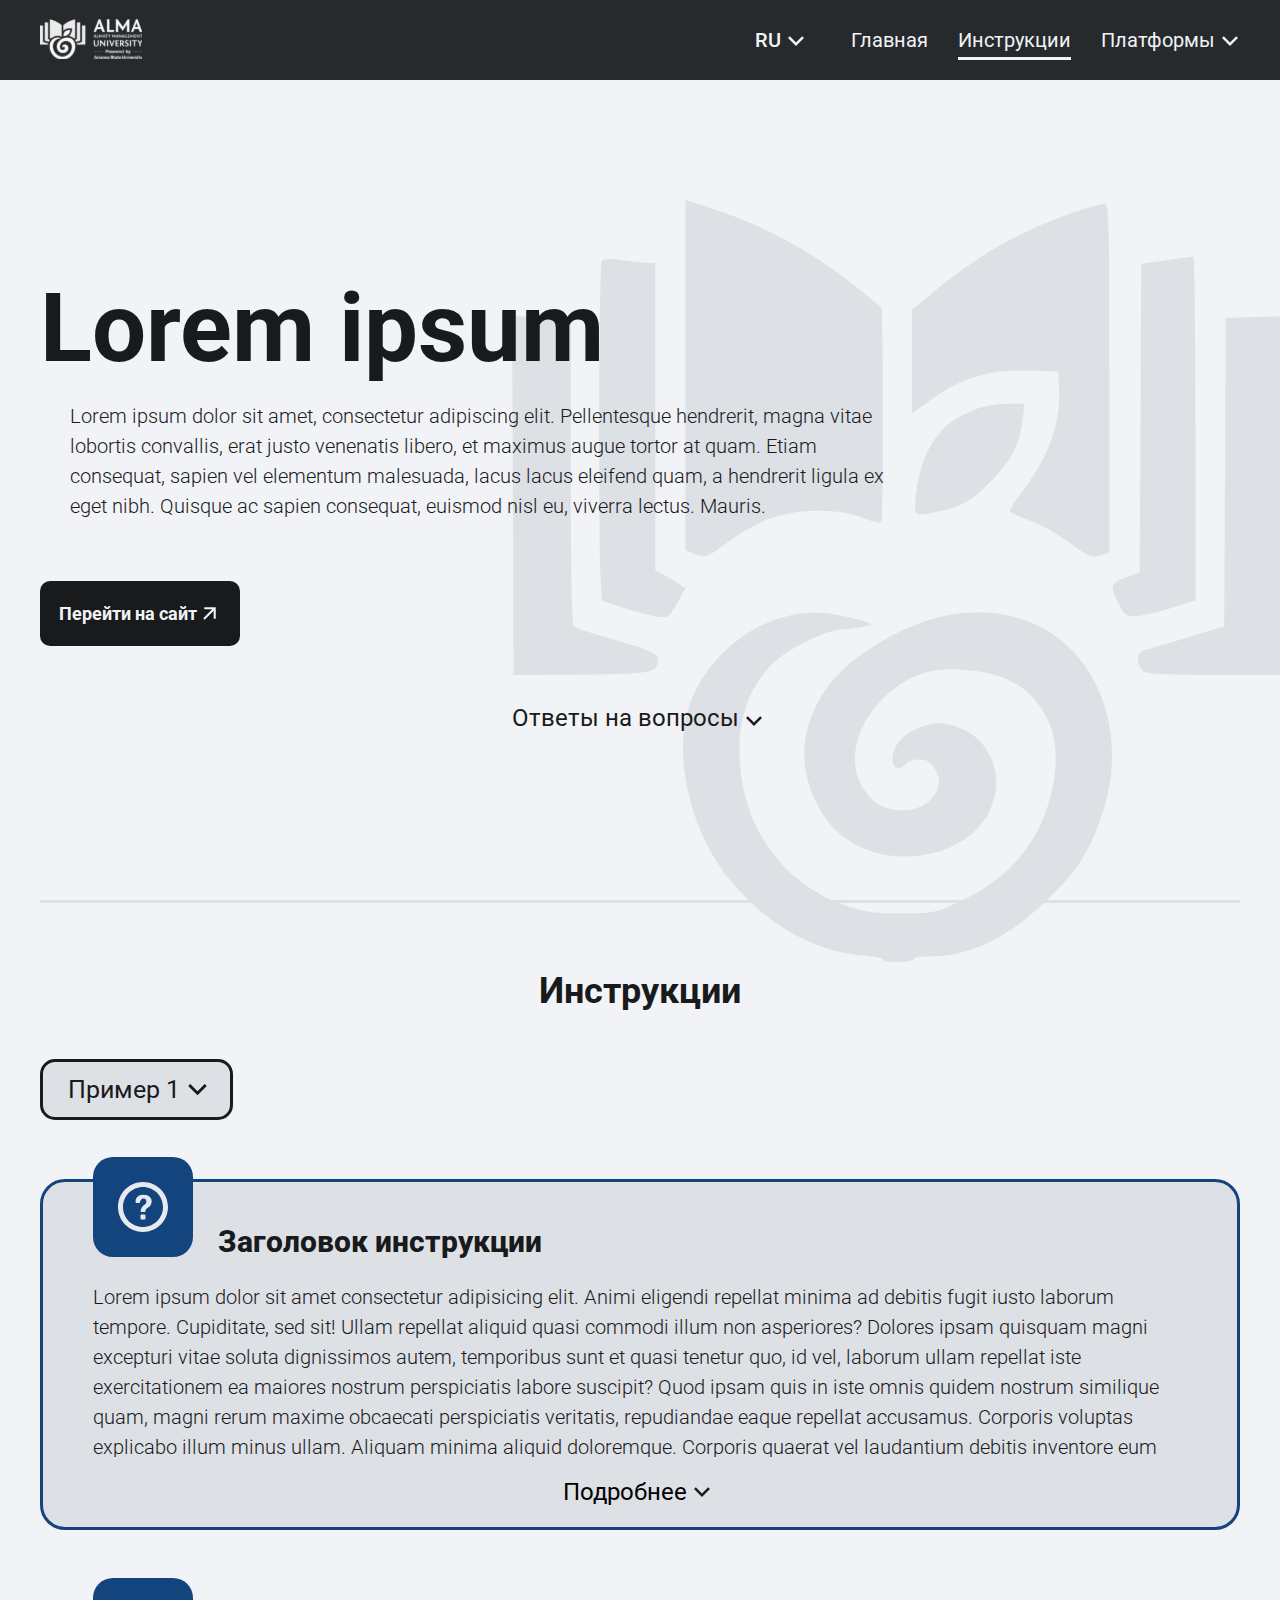
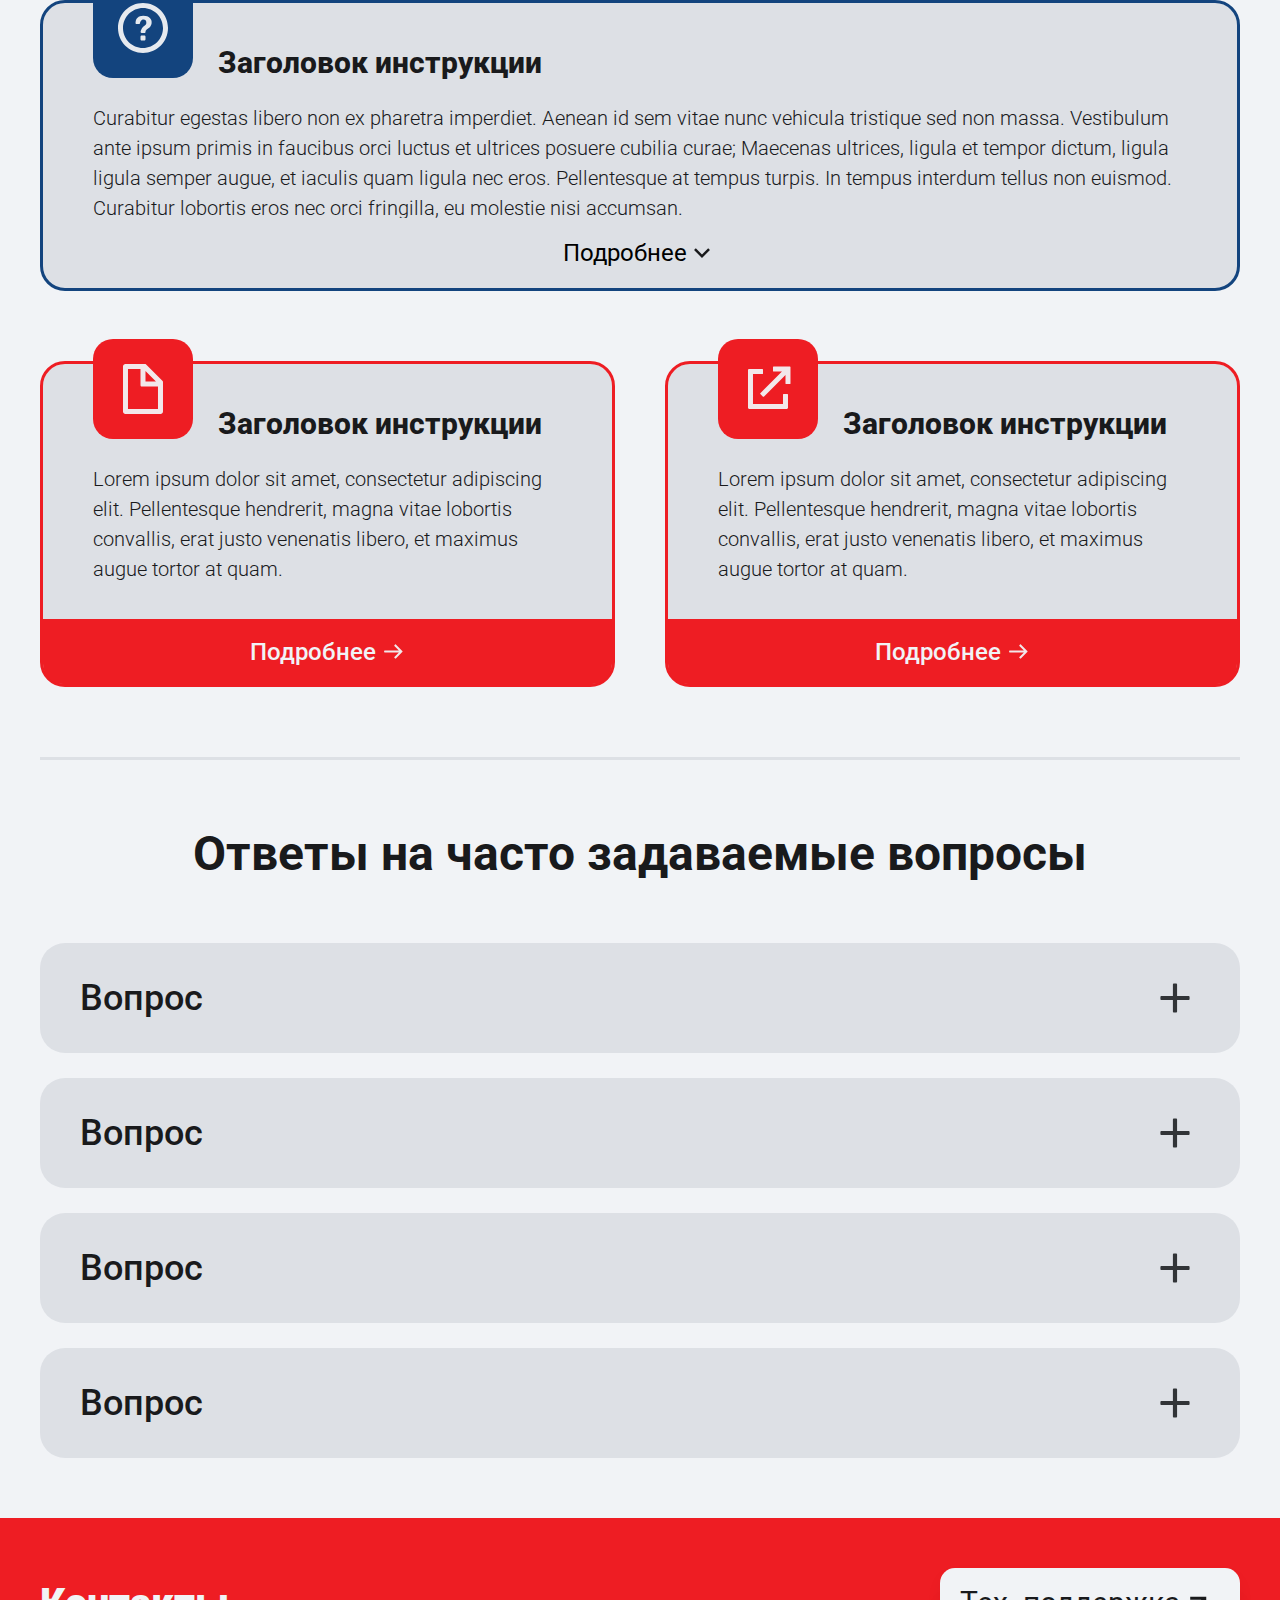
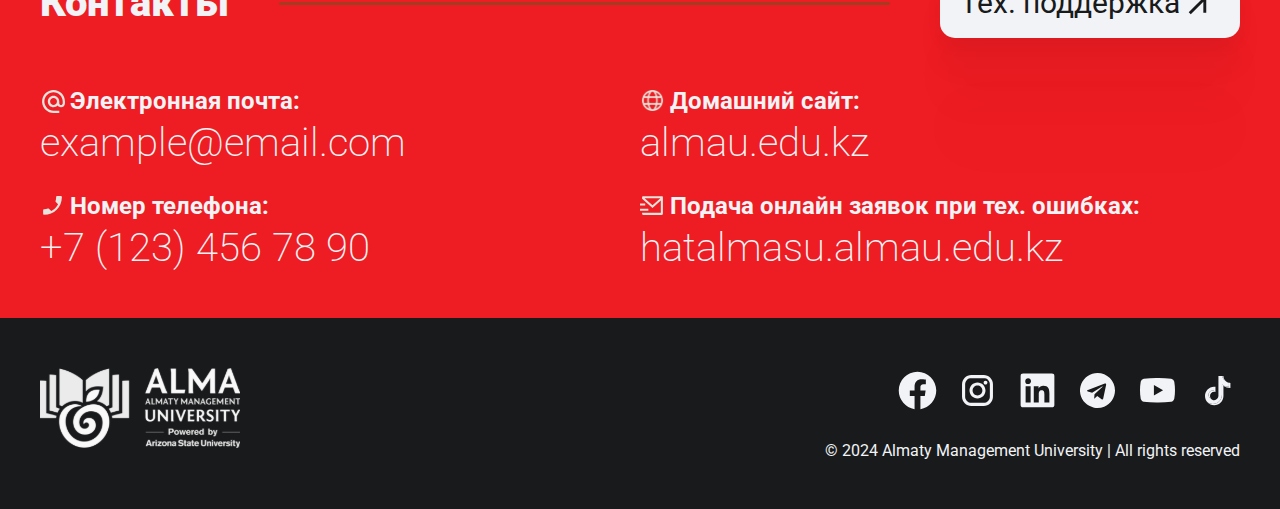
==== commit a103e63a: "used autoprefixer" ====
--- a/instructions-page.html
+++ b/instructions-page.html
@@ -21,8 +21,19 @@
     <!-- header -->
     <header class="header">
         <nav class="header__nav">
-            <a href="./index.html">
-                <img src="/src/imgs/general/logo.svg" alt="Header Logo" class="header__logo">
+            <a tabindex="1" href="./index.html">
+                <svg class="header__logo" width="102.000000" height="40.800049" viewBox="0 0 102 40.8" fill="none" xmlns="http://www.w3.org/2000/svg" xmlns:xlink="http://www.w3.org/1999/xlink">
+                    <desc>
+                            Created with Pixso.
+                    </desc>
+                    <defs>
+                        <pattern id="pattern_162_1650" patternContentUnits="objectBoundingBox" width="1.000000" height="1.000000">
+                            <use xlink:href="#image162_165_0" transform="matrix(0.001351,0,0,0.003378,-0.002027,0)"/>
+                        </pattern>
+                        <image id="image162_165_0" width="743.000000" height="296.000000" xlink:href="[data-uri]"/>
+                    </defs>
+                    <rect id="logo" width="102.000000" height="40.799999" fill="url(#pattern_162_1650)" fill-opacity="1.000000"/>
+                </svg>
             </a>
 
             <ul class="header__nav-items"> 
@@ -310,7 +321,19 @@
     <footer class="footer">
         <div class="footer__content">
             <a href="./index.html">
-                <img src="./src/imgs/general/logo.svg" alt="Footer Logo" class="footer__logo">
+                <svg class="footer__logo" width="200.000000" height="80.000000" viewBox="0 0 200 80" fill="none" xmlns="http://www.w3.org/2000/svg" xmlns:xlink="http://www.w3.org/1999/xlink">
+                    <desc>
+                            Created with Pixso.
+                    </desc>
+                    <defs>
+                        <pattern id="pattern_162_40" patternContentUnits="objectBoundingBox" width="1.000000" height="1.000000">
+                            <use xlink:href="#image162_4_0" transform="matrix(0.001351,0,0,0.003378,-0.002027,0)"/>
+                        </pattern>
+                        <image id="image162_4_0" width="743.000000" height="296.000000" xlink:href="[data-uri]"/>
+                    </defs>
+                    <rect id="logo" width="200.000000" height="80.000000" fill="url(#pattern_162_40)" fill-opacity="1.000000"/>
+                </svg>
+                
             </a>
 
             <nav class="footer__nav">
--- a/src/styles/instructions-page.css
+++ b/src/styles/instructions-page.css
@@ -36,9 +36,15 @@
     margin: 25px 0 60px 30px;
 }
 .hero__btn {
-    display: flex;
-    justify-content: center;
-    align-items: center;
+    display: -webkit-box;
+    display: -ms-flexbox;
+    display: flex;
+    -webkit-box-pack: center;
+        -ms-flex-pack: center;
+            justify-content: center;
+    -webkit-box-align: center;
+        -ms-flex-align: center;
+            align-items: center;
     max-width: 200px;
     text-wrap: nowrap;
     font-size: 1.8em;
@@ -50,23 +56,33 @@
     margin-bottom: 60px;
 }
 .hero__btn:hover .hero__btn-icon {
-    transform: translate(10%, -10%);
+    -webkit-transform: translate(10%, -10%);
+        -ms-transform: translate(10%, -10%);
+            transform: translate(10%, -10%);
 }
 .hero__btn-icon {
     width: 25px;
+    -webkit-transition: var(--transition-fast);
+    -o-transition: var(--transition-fast);
     transition: var(--transition-fast);
 }
 .hero__scroll-btn {
     color: var(--basic-dark-2);
     font-size: 2.4em;
     font-weight: 400;
+    display: -webkit-box;
+    display: -ms-flexbox;
     display: flex;
     cursor: pointer;
     margin: 0 auto;
+    -webkit-transition: var(--transition-fast);
+    -o-transition: var(--transition-fast);
     transition: var(--transition-fast);
 }
 .hero__scroll-btn:hover{
-    transform: translateY(-15%);
+    -webkit-transform: translateY(-15%);
+        -ms-transform: translateY(-15%);
+            transform: translateY(-15%);
 }
 /* hero */
 
@@ -108,8 +124,13 @@
     position: relative;
 }
 .instructions__select-options {
-    display: flex;
-    flex-direction: column;
+    display: -webkit-box;
+    display: -ms-flexbox;
+    display: flex;
+    -webkit-box-orient: vertical;
+    -webkit-box-direction: normal;
+        -ms-flex-direction: column;
+            flex-direction: column;
     position: absolute;
     z-index: 99;
     
@@ -118,6 +139,8 @@
     font-size: 2.5em;
     padding: 15px;
     color: var(--basic-light);
+    -webkit-transition: var(--transition-fast);
+    -o-transition: var(--transition-fast);
     transition: var(--transition-fast);
     background-color: var(--basic-blue);
     visibility: hidden;
@@ -150,6 +173,8 @@
     background-color: var(--basic-blue-2);
 }
 .instructions__info--tab{
+    -webkit-transition: var(--transition-mid);
+    -o-transition: var(--transition-mid);
     transition: var(--transition-mid);
     display: none;
 }
@@ -163,8 +188,12 @@
     position: relative;
 }
 .instructions__header {
-    display: flex;
-    align-items: end;
+    display: -webkit-box;
+    display: -ms-flexbox;
+    display: flex;
+    -webkit-box-align: end;
+        -ms-flex-align: end;
+            align-items: end;
     gap: 2.5em;
     margin-top: -25px;
 }
@@ -181,6 +210,8 @@
 .instructions__info--body {
     max-height: 10px;
     overflow: hidden;
+    -webkit-transition: var(--transition-mid);
+    -o-transition: var(--transition-mid);
     transition: var(--transition-mid);
 }
 .instructions__info-img--block{
@@ -191,13 +222,17 @@
 .instructions__info-placeholder-img {
     border-radius: 15px;
     cursor: pointer;
+    -webkit-transition: var(--transition-fast);
+    -o-transition: var(--transition-fast);
     transition: var(--transition-fast);
     height: 400px;
     width: 100%;
-    object-fit: cover;
+    -o-object-fit: cover;
+       object-fit: cover;
 }
 .instructions__info-placeholder-img:hover {
-    filter: brightness(0.8);
+    -webkit-filter: brightness(0.8);
+            filter: brightness(0.8);
 }
 .img-expand__icon{
     position: absolute;
@@ -205,30 +240,48 @@
     width: 50px;
     top: 50%;
     left: 50%;
-    transform: translate(-50%, -50%);
+    -webkit-transform: translate(-50%, -50%);
+        -ms-transform: translate(-50%, -50%);
+            transform: translate(-50%, -50%);
+    -webkit-transition: var(--transition-fast);
+    -o-transition: var(--transition-fast);
     transition: var(--transition-fast);
 }
 .instructions__info-img--block:hover .img-expand__icon {
     opacity: 1;
 }
 .instructions__info-btn {
-    display: flex;
-    align-items: center;
+    display: -webkit-box;
+    display: -ms-flexbox;
+    display: flex;
+    -webkit-box-align: center;
+        -ms-flex-align: center;
+            align-items: center;
     margin: 20px auto;
     cursor: pointer;
+    -webkit-transition: var(--transition-fast);
+    -o-transition: var(--transition-fast);
     transition: var(--transition-fast);
 }
 .instructions__info-btn-text{
     font-size: 24px;
 }
 .instructions__info-btn:hover{
-    transform: translateY(10%);
+    -webkit-transform: translateY(10%);
+        -ms-transform: translateY(10%);
+            transform: translateY(10%);
 }
 .instructions__info-btn-active:hover{
-    transform: none;
-    transform: translateY(-10%);
+    -webkit-transform: none;
+        -ms-transform: none;
+            transform: none;
+    -webkit-transform: translateY(-10%);
+        -ms-transform: translateY(-10%);
+            transform: translateY(-10%);
 }
 .instructions__info-btn-icon{
+    -webkit-transition: var(--transition-fast);
+    -o-transition: var(--transition-fast);
     transition: var(--transition-fast);
 }
 .instructions__image-popup{
@@ -240,9 +293,15 @@
     z-index: 99;
     visibility: hidden;
     opacity: 0;
+    -webkit-transition: var(--transition-mid);
+    -o-transition: var(--transition-mid);
     transition: var(--transition-mid);
-    display: flex;
-    align-items: center;
+    display: -webkit-box;
+    display: -ms-flexbox;
+    display: flex;
+    -webkit-box-align: center;
+        -ms-flex-align: center;
+            align-items: center;
 }
 .instructions__popup-img-wrapper{
     max-width: 900px;
@@ -257,6 +316,8 @@
     padding: 10px;
     font-size: 2em;
     border-radius: 10px;
+    -webkit-transition: var(--transition-fast);
+    -o-transition: var(--transition-fast);
     transition: var(--transition-fast);
 }
 .instructions__popup-collapse-icon{
@@ -265,12 +326,18 @@
     position: absolute;
     top: 50%;
     left: 50%;
-    transform: translate(-50%, -50%);
+    -webkit-transform: translate(-50%, -50%);
+        -ms-transform: translate(-50%, -50%);
+            transform: translate(-50%, -50%);
+    -webkit-transition: var(--transition-fast);
+    -o-transition: var(--transition-fast);
     transition: var(--transition-fast);
     z-index: 99;
 }
 .btn-icon-active{
-    transform: rotate(180deg);
+    -webkit-transform: rotate(180deg);
+        -ms-transform: rotate(180deg);
+            transform: rotate(180deg);
 }
 .img-opened{
     height: 90dvh;
@@ -285,9 +352,12 @@
     opacity: 1;
 }
 .instructions__cards-container {
+    display: -ms-grid;
     display: grid;
     grid-template-columns: repeat(auto-fill, minmax(425px, 1fr));
-    column-gap: 5em;
+    -webkit-column-gap: 5em;
+       -moz-column-gap: 5em;
+            column-gap: 5em;
     place-items: center;
 }
 .instructions__card {
@@ -312,23 +382,35 @@
     bottom: 0;
     left: 0;
     padding: 20px 0;
-    display: flex;
-    align-items: center;
-    justify-content: center;
+    display: -webkit-box;
+    display: -ms-flexbox;
+    display: flex;
+    -webkit-box-align: center;
+        -ms-flex-align: center;
+            align-items: center;
+    -webkit-box-pack: center;
+        -ms-flex-pack: center;
+            justify-content: center;
     gap: 5px;
     font-size: 2.4em;
     font-weight: 500;
     color: var(--basic-light);
     border-radius: 0 0 20px 20px;
+    -webkit-transition: var(--transition-fast);
+    -o-transition: var(--transition-fast);
     transition: var(--transition-fast);
 }
 .instructions__card-btn:hover {
     background-color: var(--basic-red-2);
 }
 .instructions__card-btn:hover .instructions__card-btn-icon{
-    transform: translateX(15%);
+    -webkit-transform: translateX(15%);
+        -ms-transform: translateX(15%);
+            transform: translateX(15%);
 }
 .instructions__card-btn-icon {
+    -webkit-transition: var(--transition-fast);
+    -o-transition: var(--transition-fast);
     transition: var(--transition-fast);
     width: 25px;
 }
--- a/src/styles/general/media-queries.css
+++ b/src/styles/general/media-queries.css
@@ -236,8 +236,13 @@
         width: 20px;
     }
     .instructions__cards-container {
+        display: -webkit-box;
+        display: -ms-flexbox;
         display: flex;
-        flex-direction: column;
+        -webkit-box-orient: vertical;
+        -webkit-box-direction: normal;
+            -ms-flex-direction: column;
+                flex-direction: column;
     }
     .instructions__card {
         padding: 0 20px;
@@ -246,28 +251,12 @@
     .instructions__card:last-child{
         margin-bottom: 0;
     }
-    .instructions__card--header {
-    }
-    .instructions__card-icon {
-    }
-    .instructions__card--body {
-    }
-    .instructions__card-description {
-    }
     .instructions__card-btn {
         padding: 15px 0;
         font-size: 1.8em;
     }
-    .instructions__cards-file {
-    }
     .instructions__card-btn-icon {
         width: 20px;
-    }
-    .instructions__image-popup {
-    }
-    .instructions__popup-img-wrapper {
-    }
-    .instructions__popup-collapse-icon {
     }
     /* instructions */
 
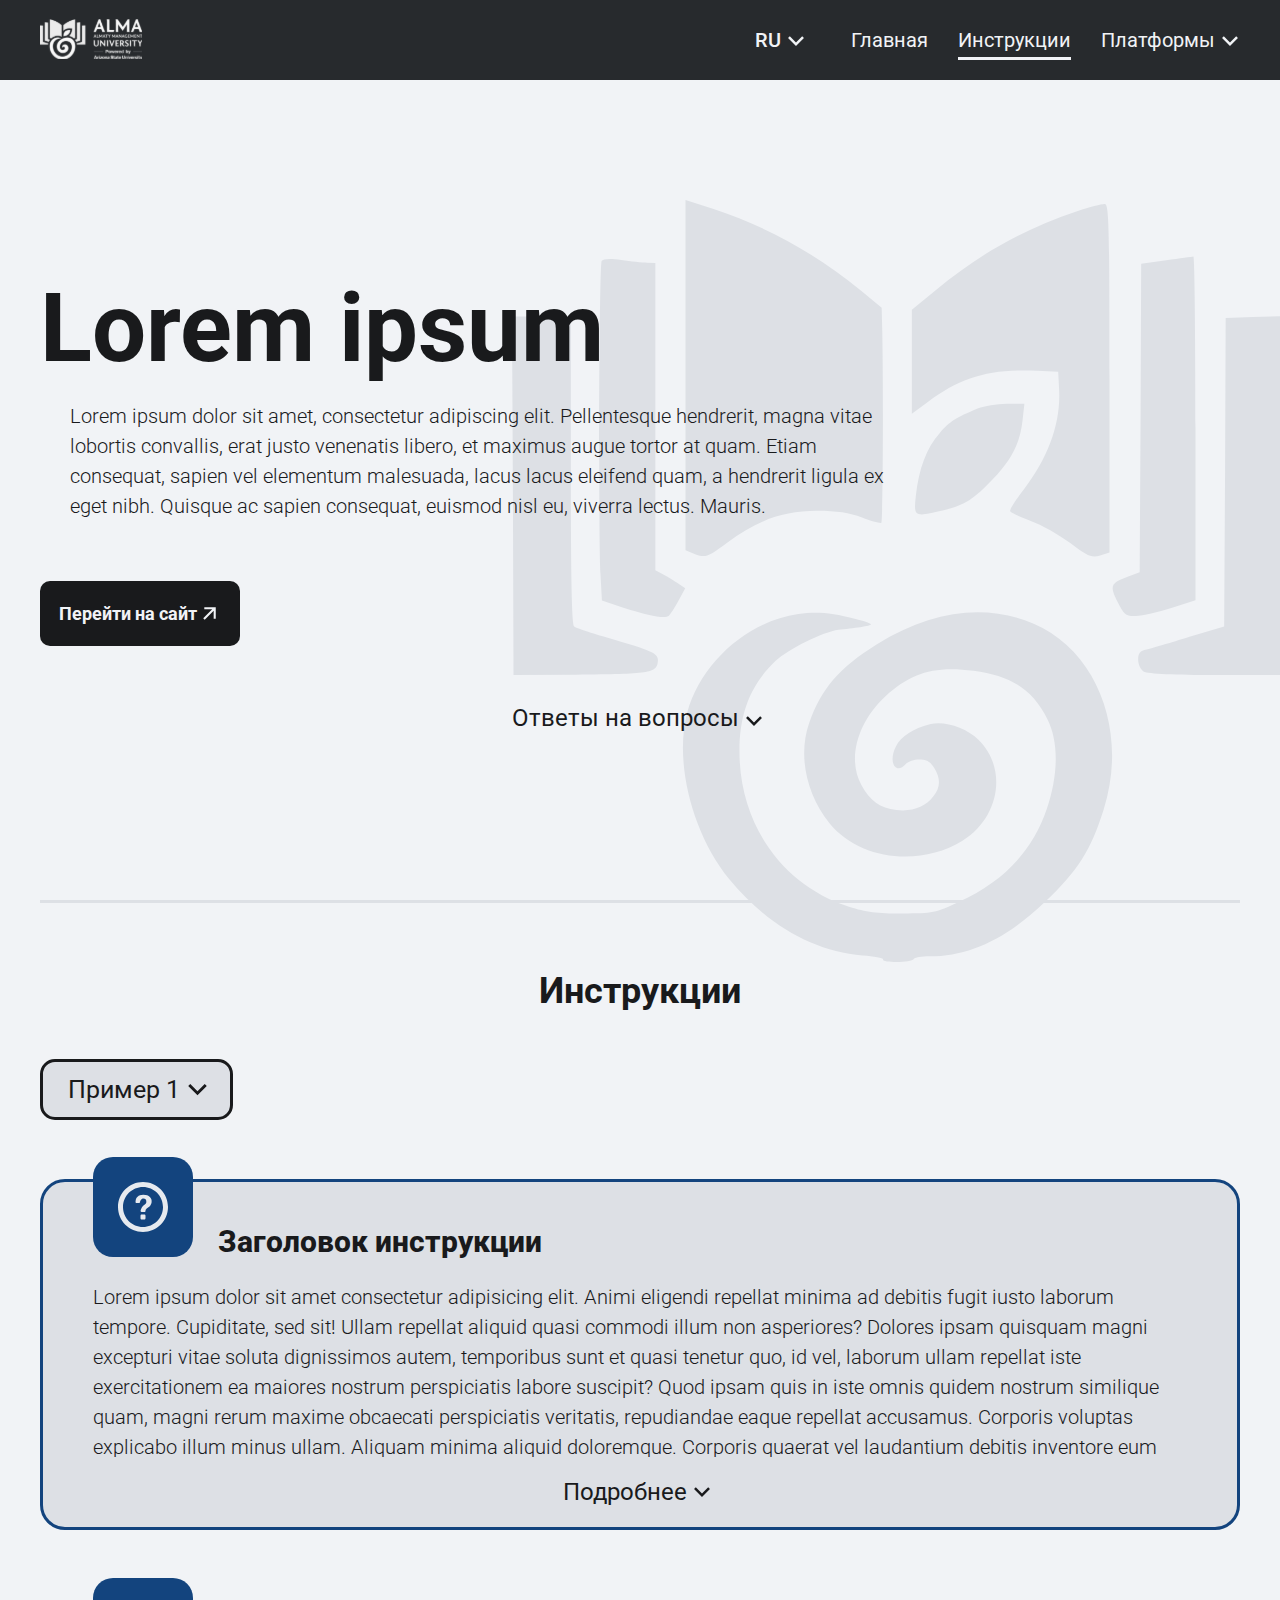
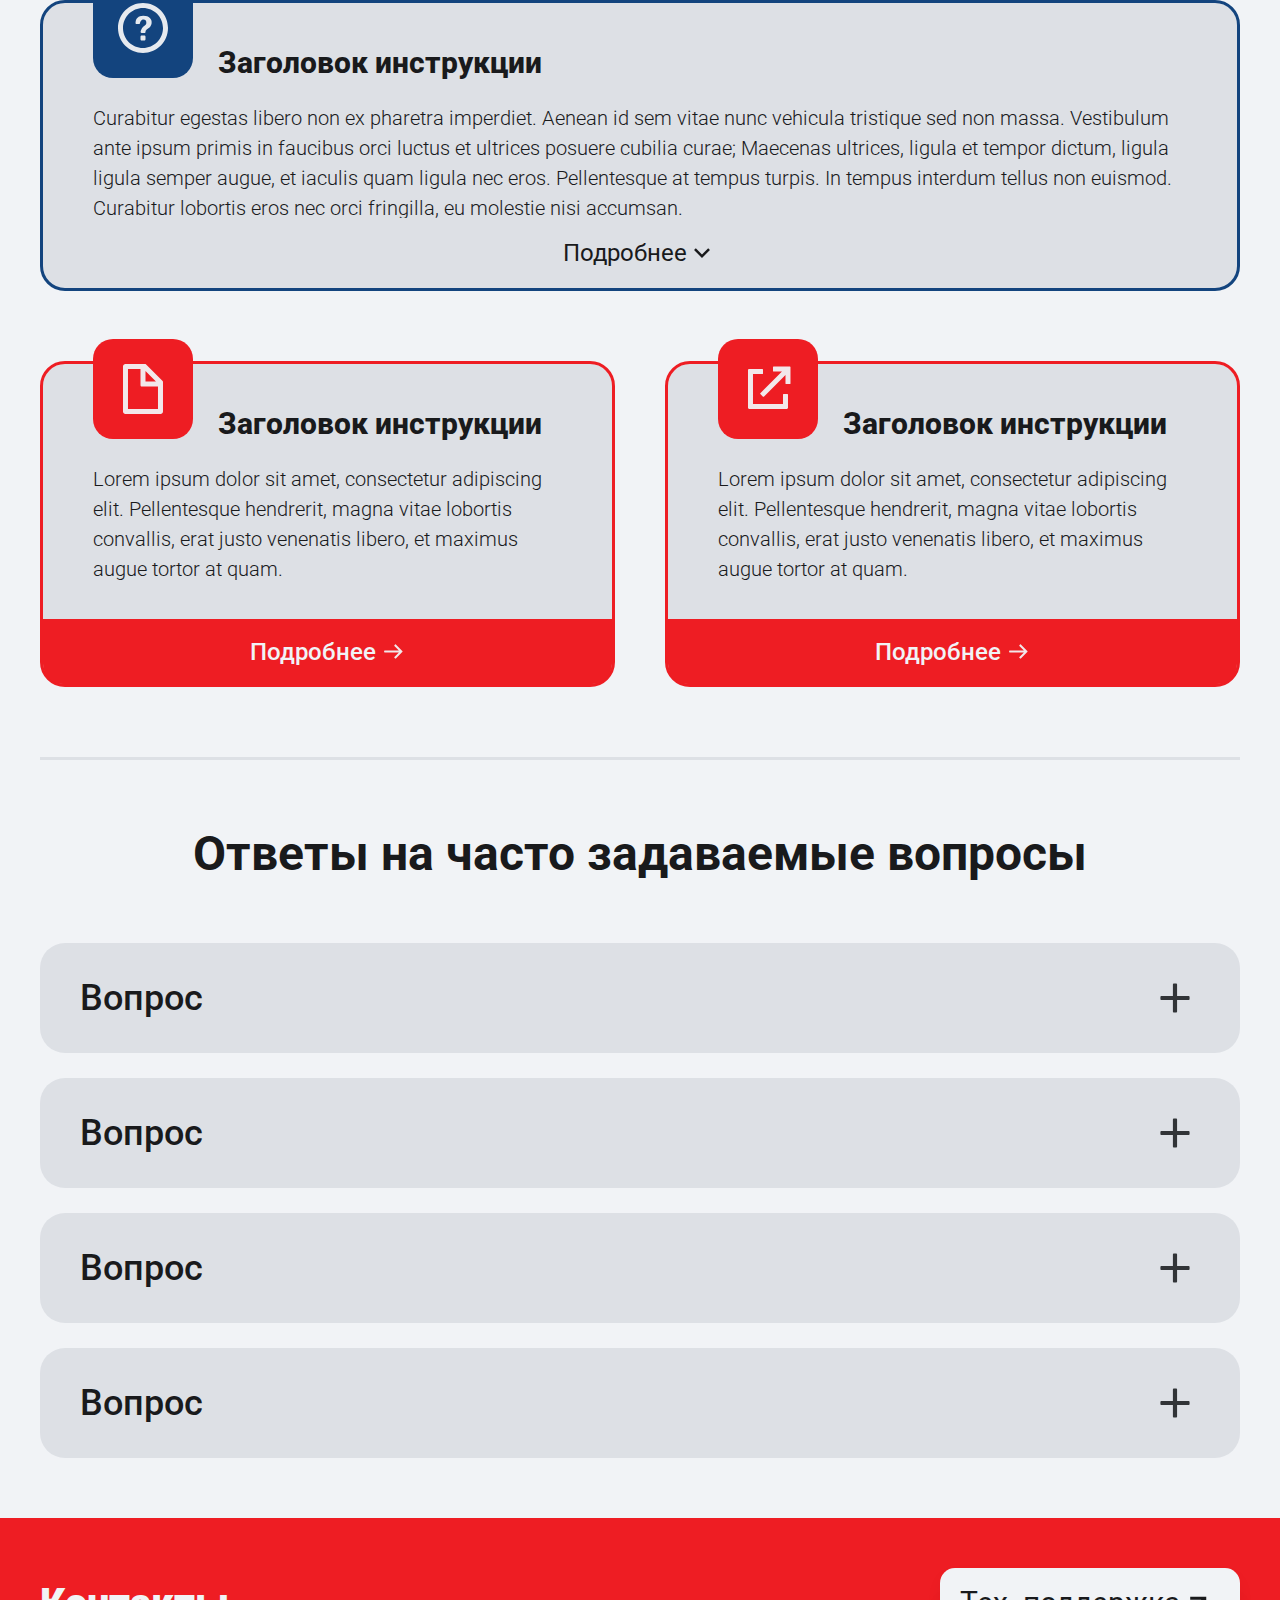
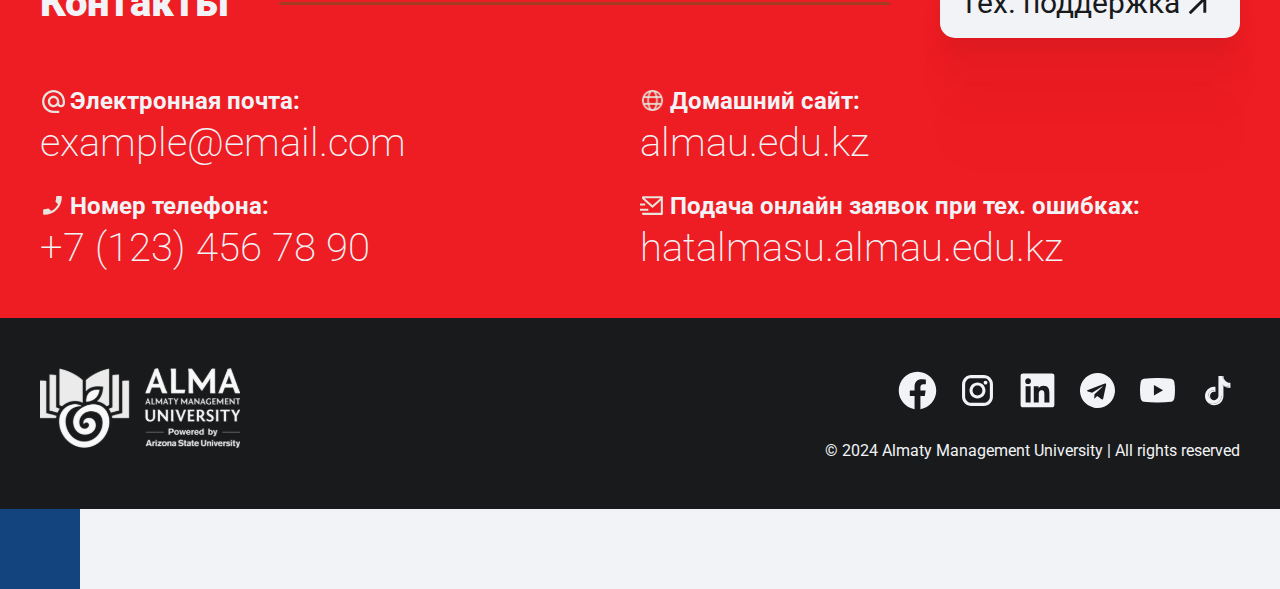
==== commit 68fcd610: "fixed: info btns text color, options covering nav menu on mobile devices, also added favicon" ====
--- a/instructions-page.html
+++ b/instructions-page.html
@@ -4,6 +4,7 @@
     <meta charset="UTF-8">
     <meta name="viewport" content="width=device-width, initial-scale=1.0">
     <meta name="description" content='Информационная сайт отдела "Управление онлайн образованием". Страница с инструкциями'>
+    <link rel="shortcut icon" href="./src/imgs/general/favicon.ico" type="image/x-icon">
     <!-- styles -->
     <link rel="stylesheet" href="./src/styles/general/reset.css">
     <link rel="stylesheet" href="./src/styles/general/general.css">  
@@ -363,7 +364,13 @@
     </footer>
     <!-- footer -->
 
-    <script src="./src/js/instructions-page.js"></script>
+    <!-- side buttons -->
+    <div class="side__btns--block">
+        <button class="scroll-to-top__btn"></button>
+        <a href="#!" class="support__btn"></a>
+    </div>
+    <!-- side buttons -->
+     
     <script defer src="./src/js/general.js"></script>
     <noscript>Please enable JavaScript in your browser!</noscript>
 </body>
--- a/src/styles/general/general.css
+++ b/src/styles/general/general.css
@@ -5,6 +5,11 @@
 body {
     -webkit-font-smoothing: antialiased;
     -moz-osx-font-smoothing: grayscale;
+}
+.body-nav-lock {
+    position: fixed;
+    overflow: hidden;
+    width: 100%;
 }
 .body-lock {
     overflow: hidden;
@@ -475,6 +480,20 @@
 }
 /* FOOTER */
 
+/* SIDE BUTTONS */
+.side__btns--block {
+    display: flex;
+    flex-direction: column;
+}
+.scroll-to-top__btn {
+    max-width: 80px;
+    height: 80px;
+    background-color: var(--basic-blue);
+}
+.support__btn {
+}
+/* SIDE BUTTONS */
+
 /* ALL */
 .header__logo, .footer__logo, .social-icon{
     -webkit-transition: var(--transition-fast);
--- a/src/styles/instructions-page.css
+++ b/src/styles/instructions-page.css
@@ -264,7 +264,9 @@
     transition: var(--transition-fast);
 }
 .instructions__info-btn-text{
+    appearance: none;
     font-size: 24px;
+    color: var(--basic-dark-2);
 }
 .instructions__info-btn:hover{
     -webkit-transform: translateY(10%);
@@ -285,7 +287,7 @@
     transition: var(--transition-fast);
 }
 .instructions__image-popup{
-    width: 100lvw;
+    width: 100dvw;
     height: 100dvh;
     background-color: rgb(0, 0, 0, 0.5);
     position: fixed;
@@ -304,7 +306,7 @@
             align-items: center;
 }
 .instructions__popup-img-wrapper{
-    max-width: 900px;
+    max-width: 100vw;
     height: auto;
     padding: 0 25px;
     margin: 0 auto;
@@ -341,8 +343,7 @@
 }
 .img-opened{
     height: 90dvh;
-    max-width: 100%;
-    border-radius: none;
+    width: 100%;
 }
 .instructions__popup-img-wrapper:hover .instructions__popup-collapse-icon{
     opacity: 1;
--- a/src/styles/general/media-queries.css
+++ b/src/styles/general/media-queries.css
@@ -1,3 +1,12 @@
+@media screen and (max-width:1200px){
+    .img-opened{
+        object-fit: contain;
+        height: 100dvh;
+        max-width: 100dvh;
+        border-radius: 15px;
+    }
+}
+
 @media screen and (max-width:770px) {
     /* header */
     .header__nav-items{
@@ -11,7 +20,7 @@
         position: absolute;
         left: 0;
         top: -115%;
-        z-index: 10;
+        z-index: 100;
 
         width: 100vw;
         min-height: 100lvh;
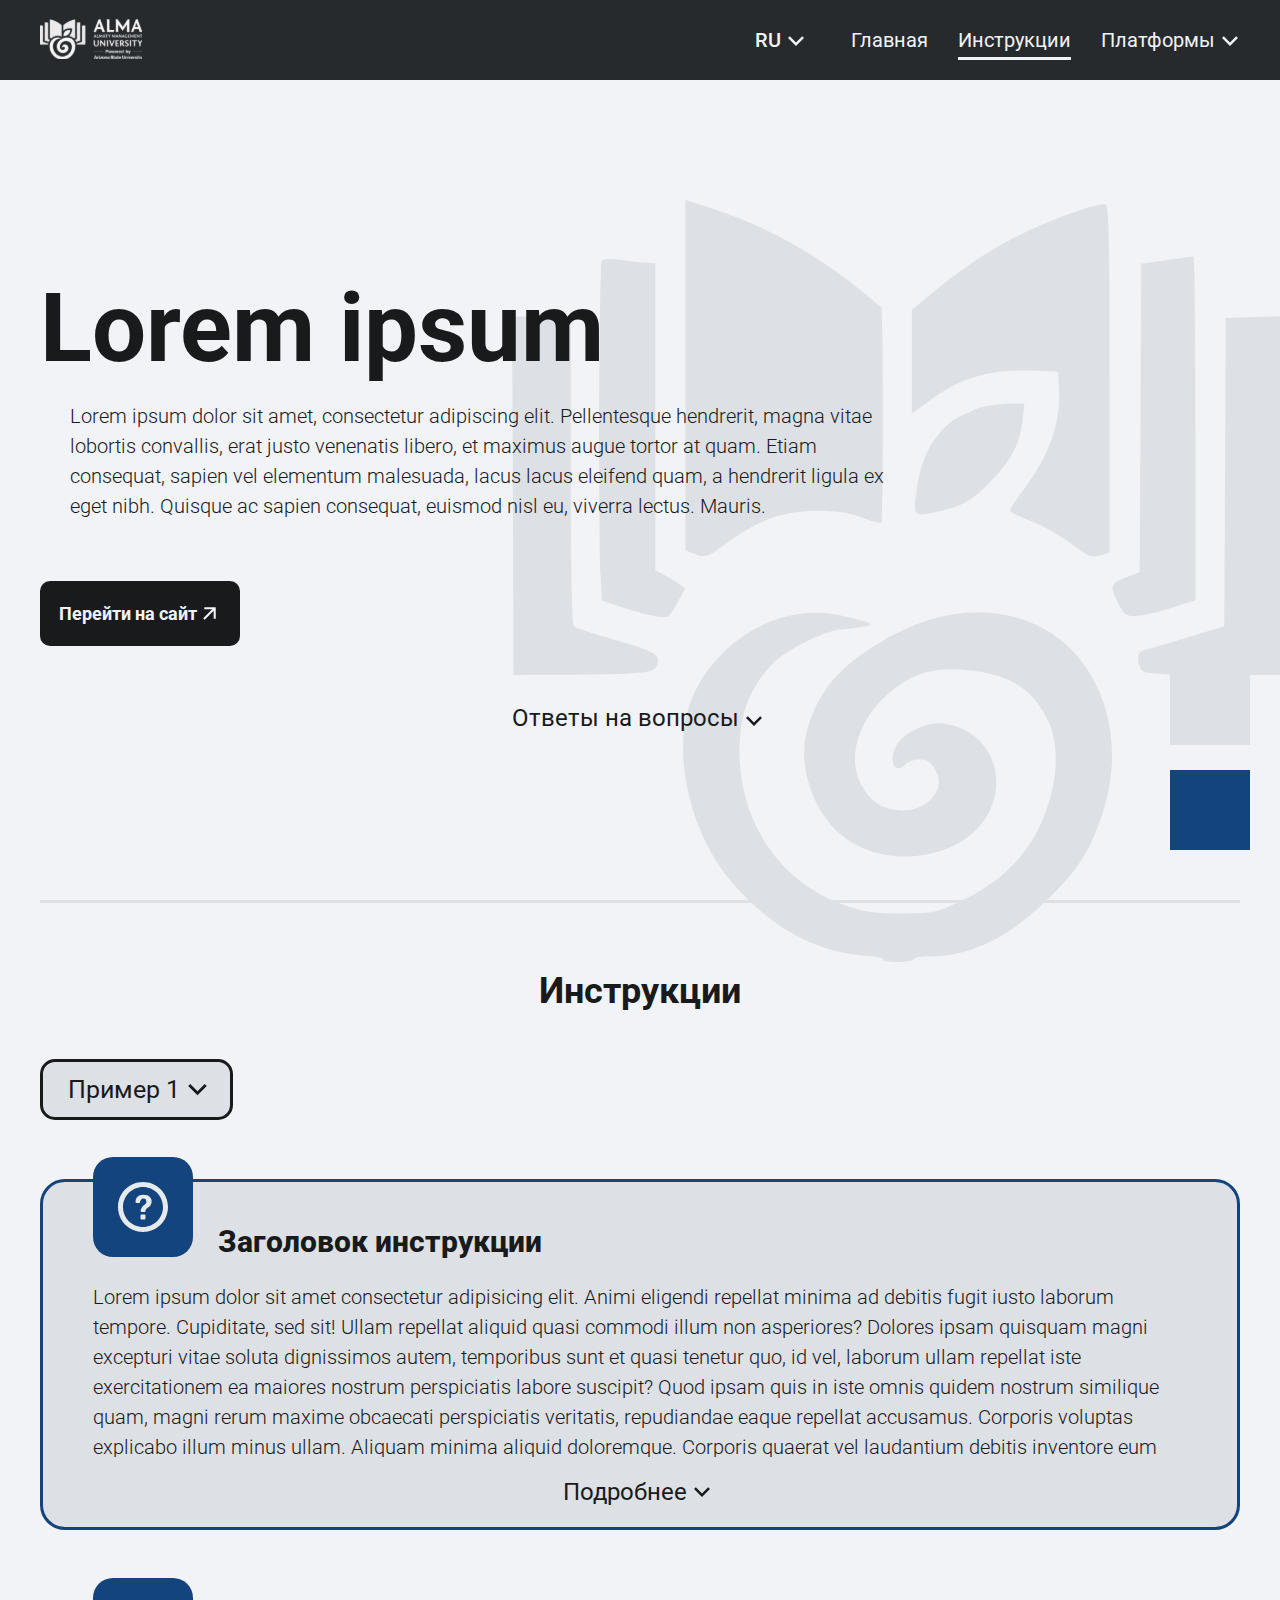
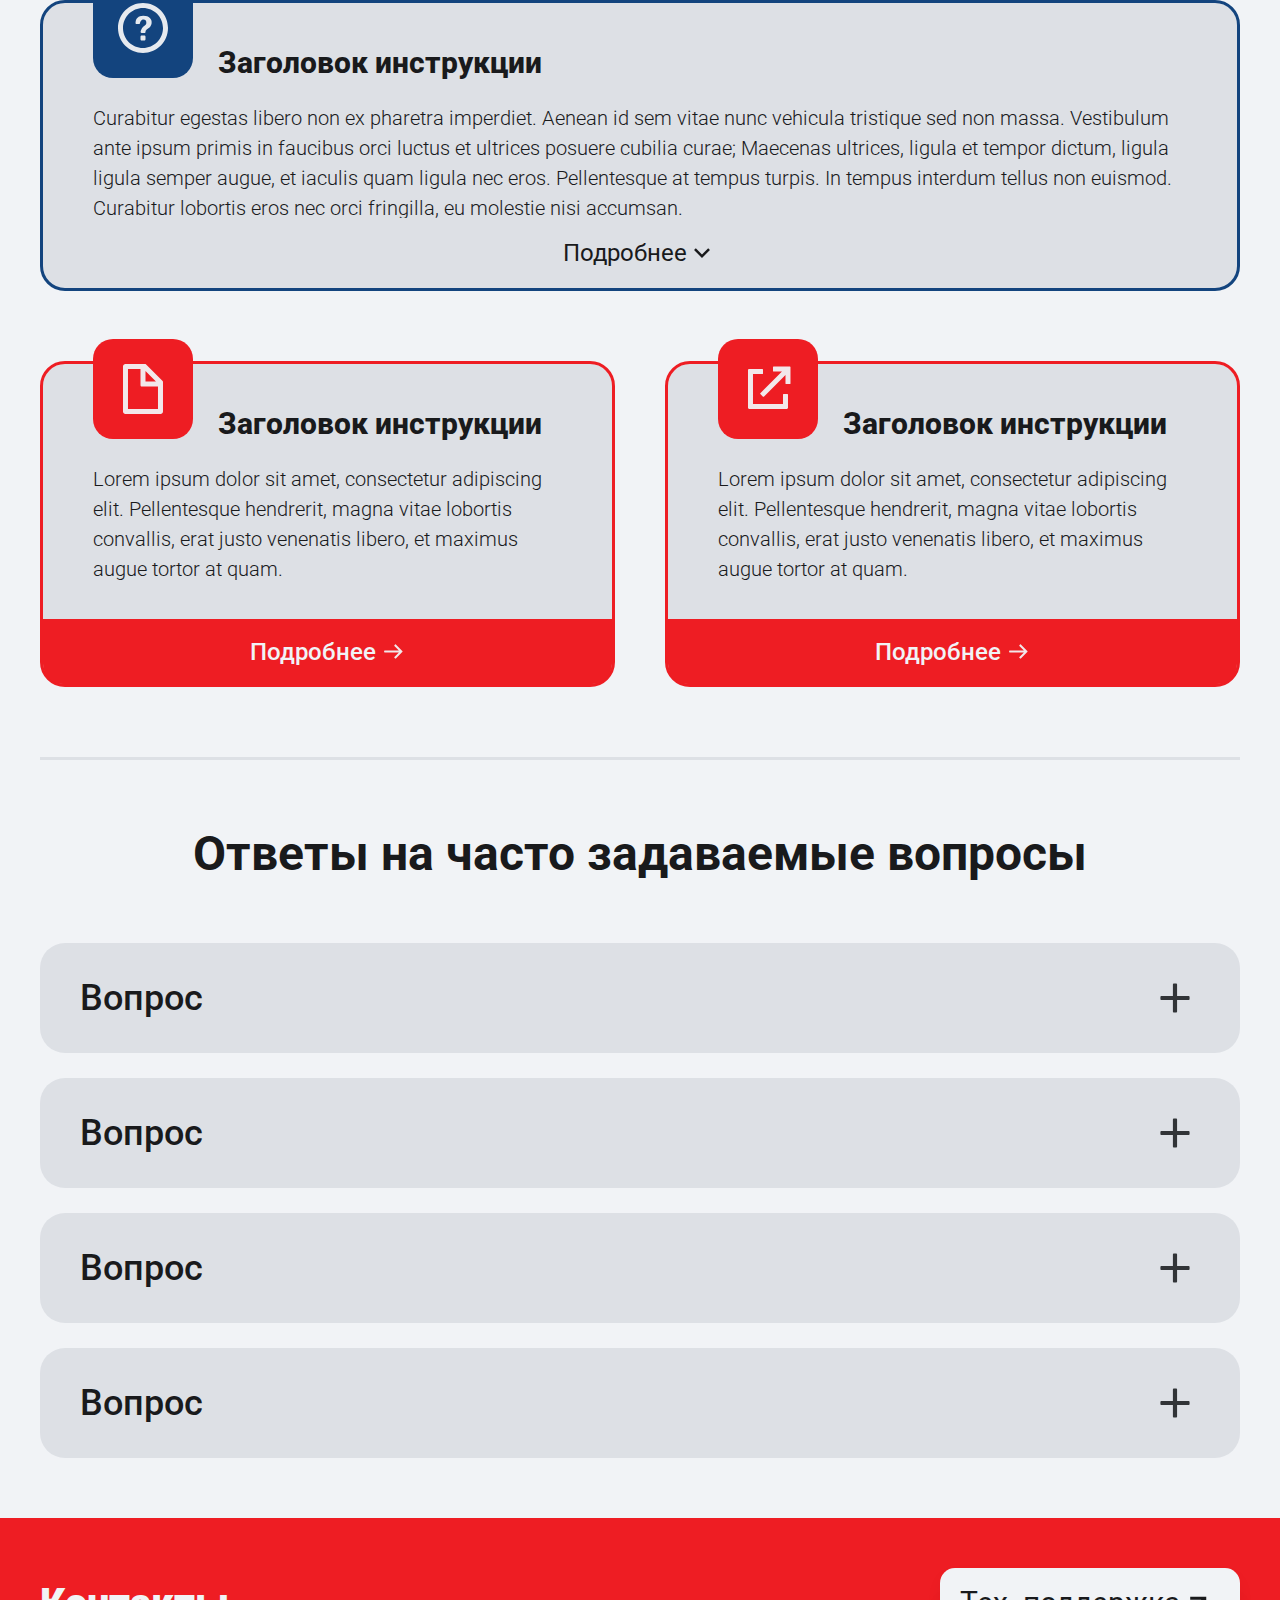
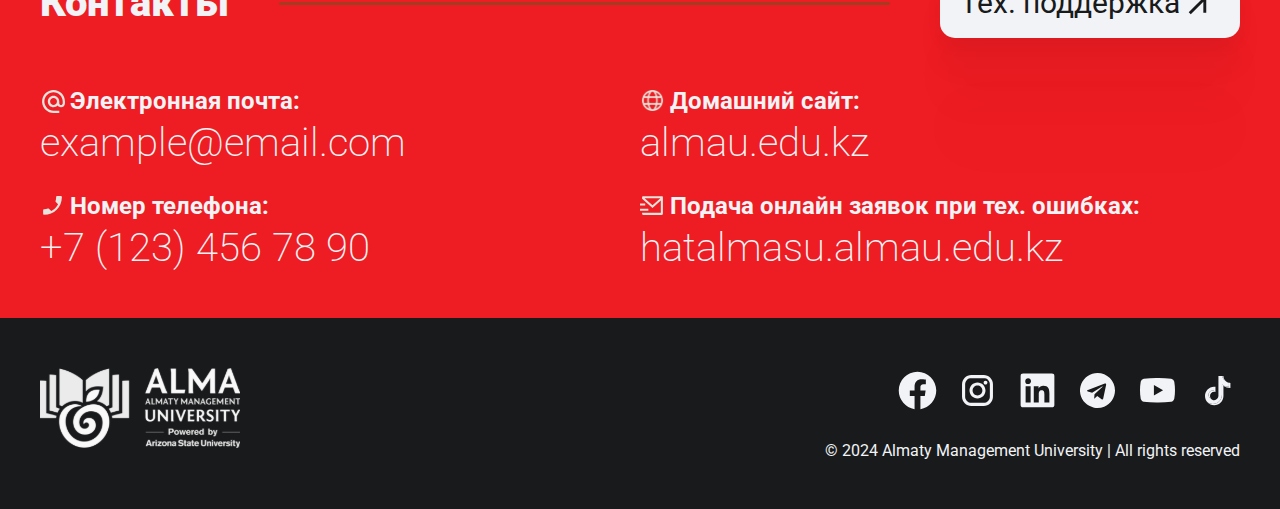
==== commit a325186d: "added scroll and support btns, devided pages different script files due to errors in DOM" ====
--- a/instructions-page.html
+++ b/instructions-page.html
@@ -372,6 +372,7 @@
     <!-- side buttons -->
      
     <script defer src="./src/js/general.js"></script>
+    <script src="./src/js/instructions.js"></script>
     <noscript>Please enable JavaScript in your browser!</noscript>
 </body>
 </html>--- a/src/styles/general/general.css
+++ b/src/styles/general/general.css
@@ -482,15 +482,38 @@
 
 /* SIDE BUTTONS */
 .side__btns--block {
+    width: 100%;
+    max-width: 80px;
     display: flex;
     flex-direction: column;
+    gap: 2.5em;
+    position: fixed;
+    bottom: 5em;
+    right: 3em;
 }
 .scroll-to-top__btn {
     max-width: 80px;
     height: 80px;
+    background-color: var(--basic-light-2);
+}
+.side__btn{
+    cursor: pointer;
+    display: flex;
+    align-items: center;
+    justify-content: center ;
+    border-radius: 20px;
+    box-shadow: rgba(50, 50, 93, 0.25) 0px 6px 12px -2px, rgba(0, 0, 0, 0.3) 0px 3px 7px -3px;
+}
+.support__btn {
+    max-width: 80px;
+    height: 80px;
     background-color: var(--basic-blue);
 }
-.support__btn {
+.btn-icon{
+    width: 37px;
+}
+.scroll-to-top__btn .btn-icon {
+    transform: rotate(-90deg);
 }
 /* SIDE BUTTONS */
 
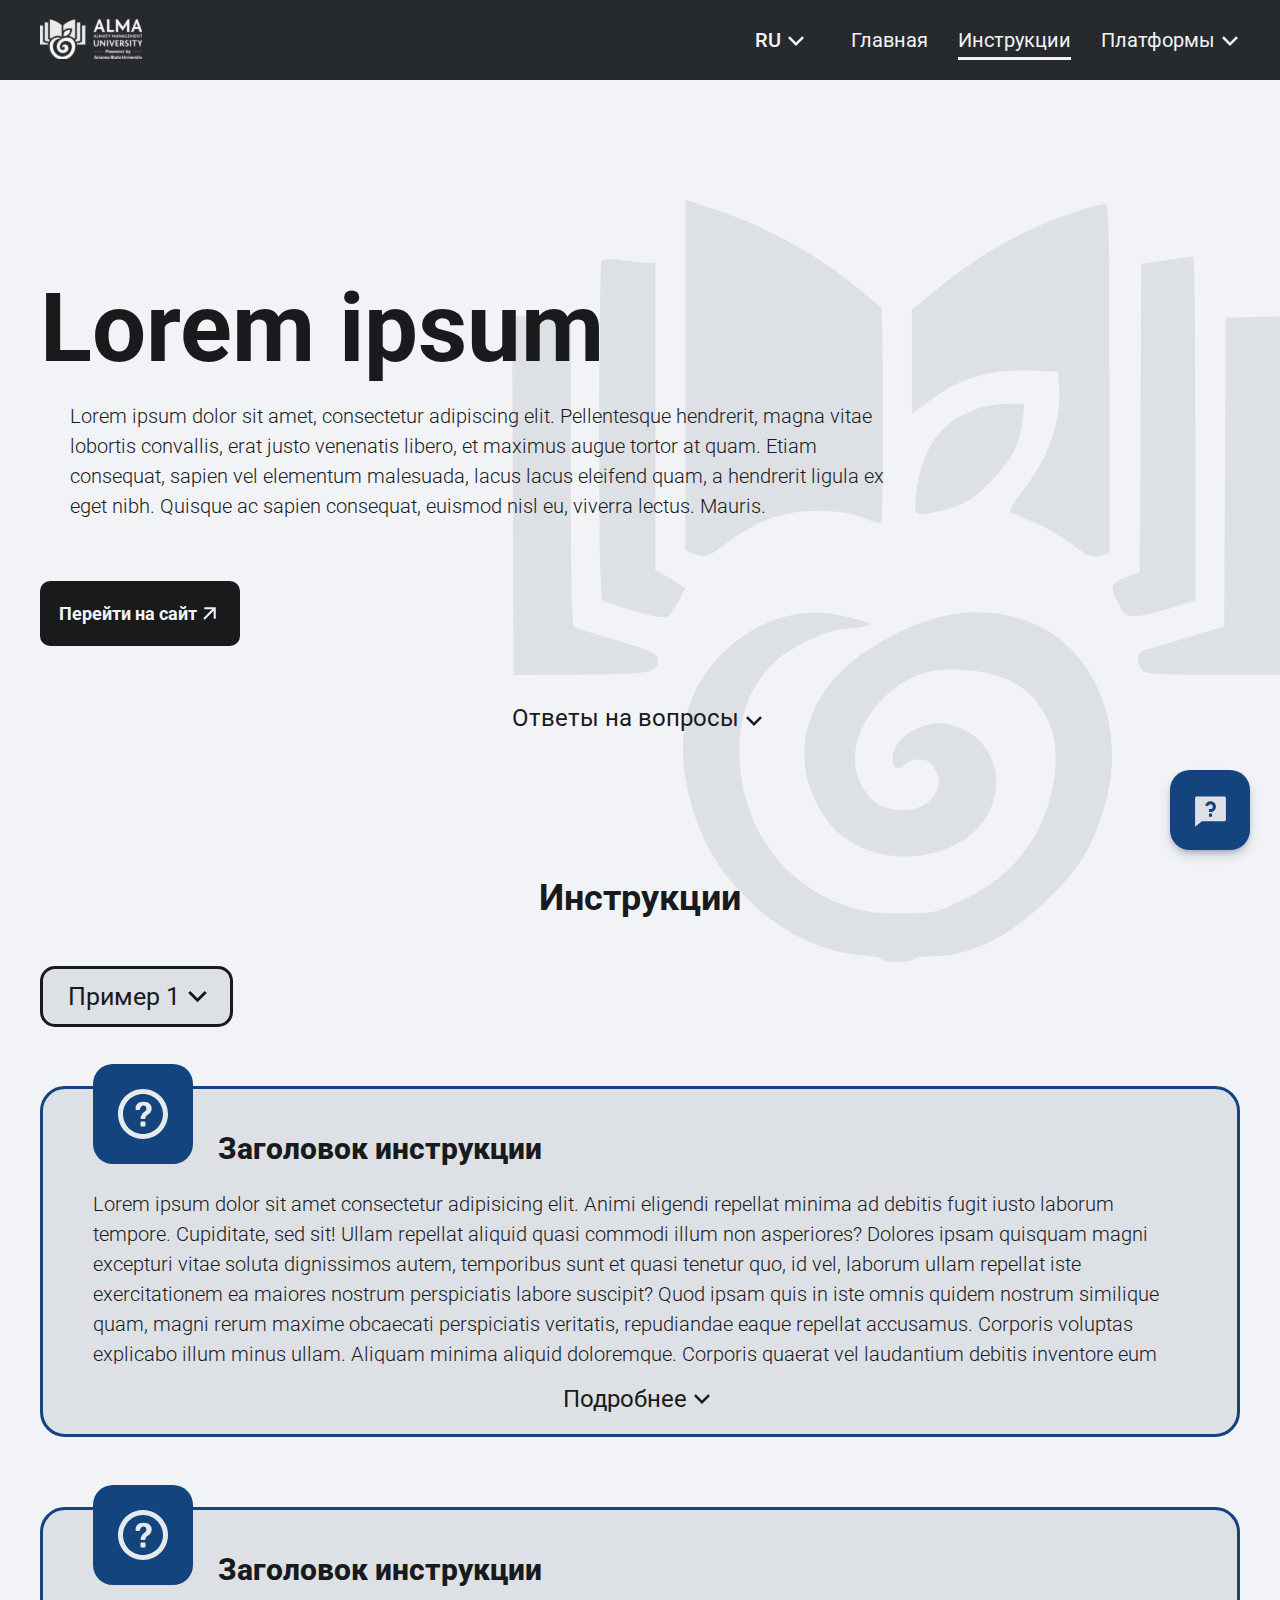
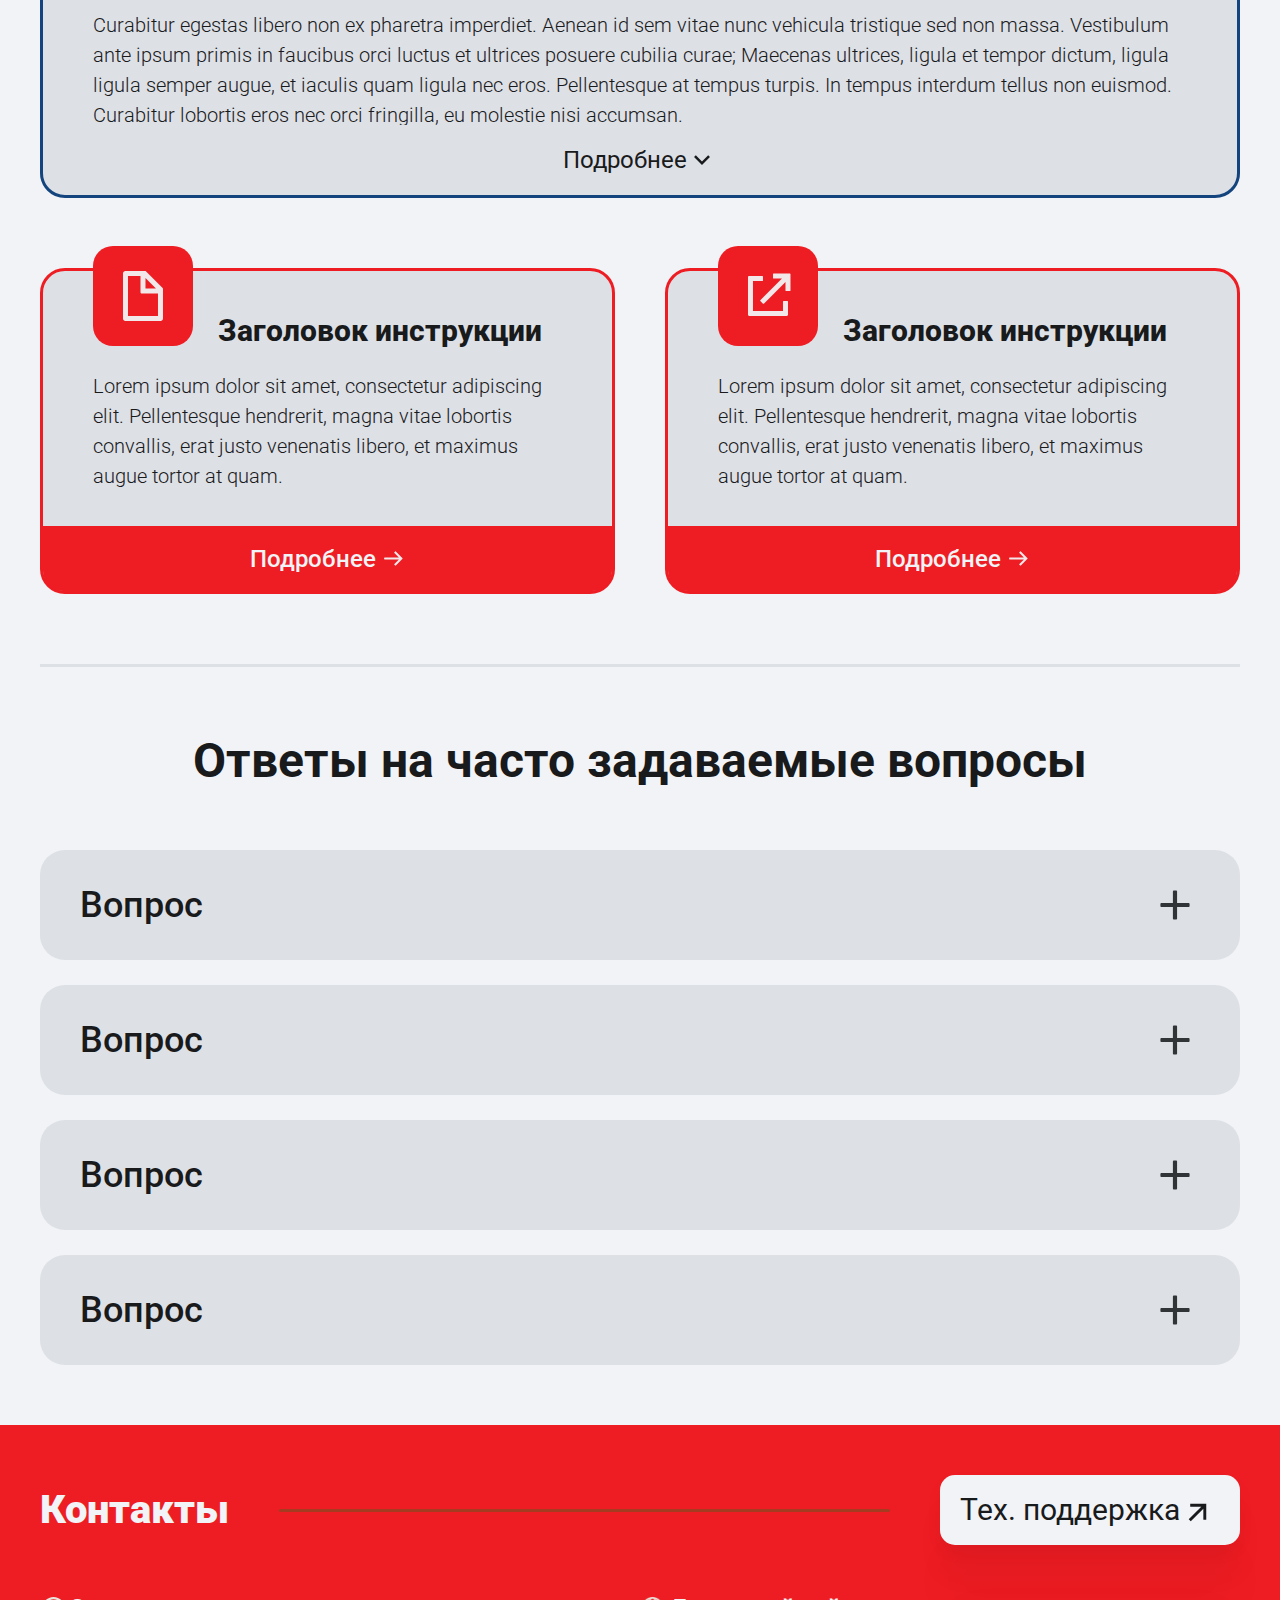
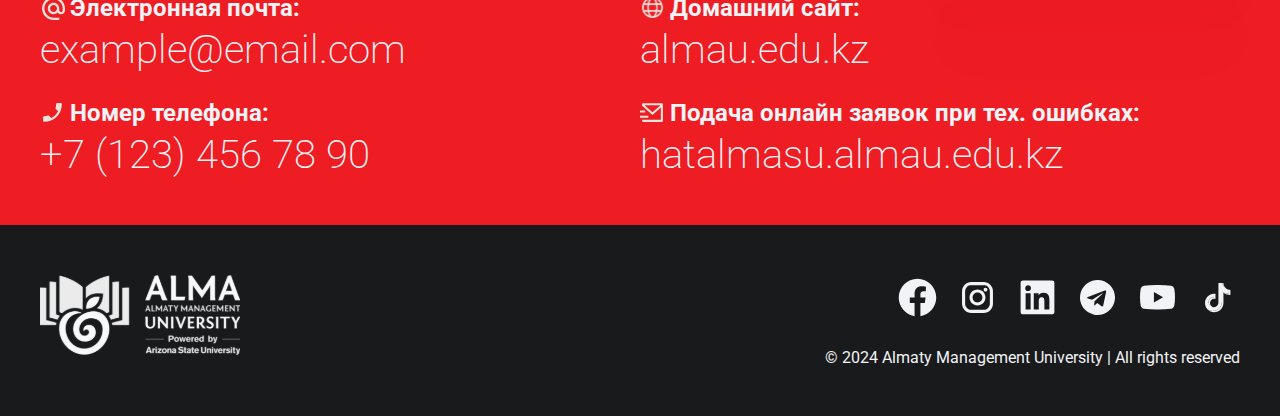
==== commit feac15ac: "added scroll to top function" ====
--- a/instructions-page.html
+++ b/instructions-page.html
@@ -366,8 +366,12 @@
 
     <!-- side buttons -->
     <div class="side__btns--block">
-        <button class="scroll-to-top__btn"></button>
-        <a href="#!" class="support__btn"></a>
+        <button class="scroll-to-top__btn side__btn">
+            <img src="./src/imgs/icons/arrow-1-dark.svg" alt="Arrow Icon" class="btn-icon">
+        </button>
+        <a href="#!" class="support__btn side__btn">
+            <img src="./src/imgs/icons/support.svg" alt="Support Icon" class="btn-icon">
+        </a>
     </div>
     <!-- side buttons -->
      
--- a/src/styles/general/general.css
+++ b/src/styles/general/general.css
@@ -220,6 +220,7 @@
     max-width: 100lvw;
     height: 3px;
     padding: 0 25px;
+    
 }
 .sections-devider{
     max-width: 1200px;
@@ -495,6 +496,9 @@
     max-width: 80px;
     height: 80px;
     background-color: var(--basic-light-2);
+    visibility: hidden;
+    opacity: 0;
+    transition: var(--transition-fast);
 }
 .side__btn{
     cursor: pointer;
@@ -515,6 +519,11 @@
 .scroll-to-top__btn .btn-icon {
     transform: rotate(-90deg);
 }
+.scroll-to-top__btn-active{
+    visibility: visible;
+    opacity: 1;
+    transition: var(--transition-fast);
+}
 /* SIDE BUTTONS */
 
 /* ALL */
--- a/src/styles/instructions-page.css
+++ b/src/styles/instructions-page.css
@@ -7,6 +7,9 @@
     background-repeat: no-repeat;
     background-position: top 200px right;
     background-size: 60vw;
+}
+.mobile-devider{
+    display: none;
 }
 
 /* hero */
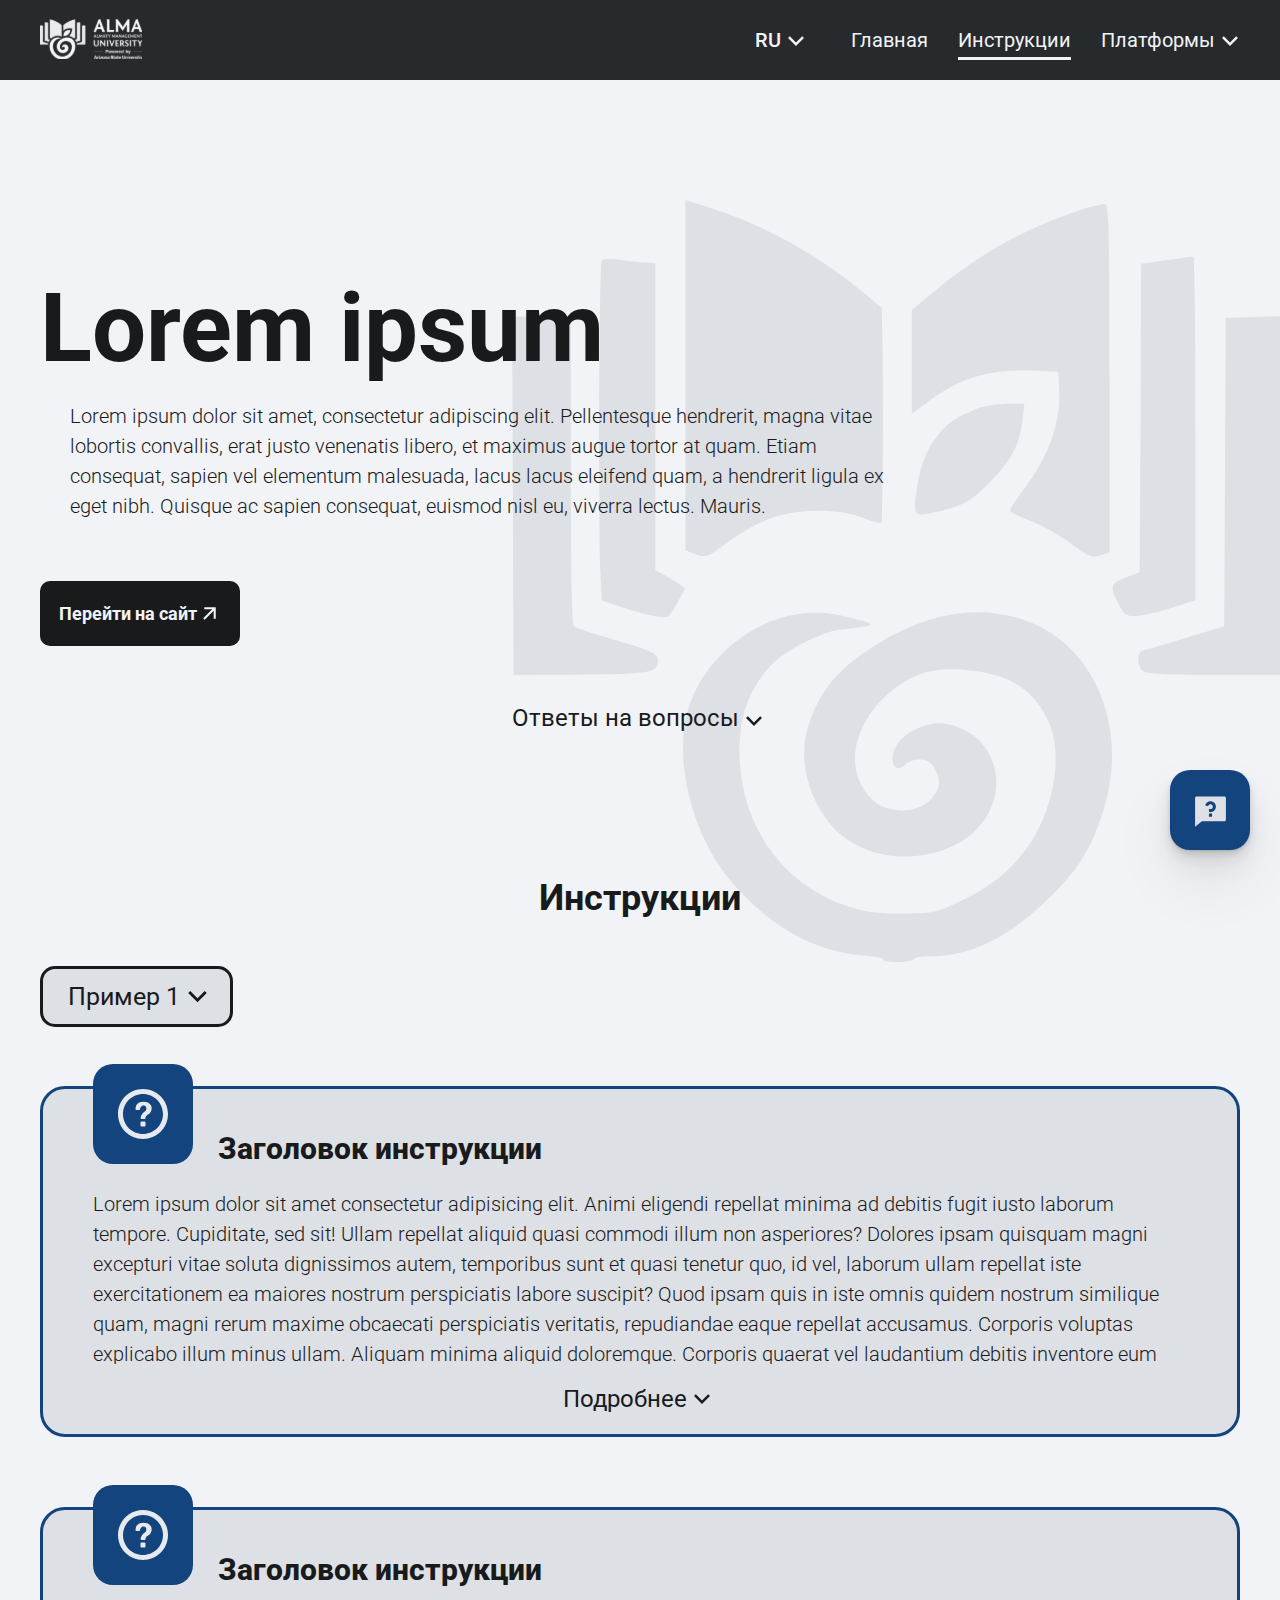
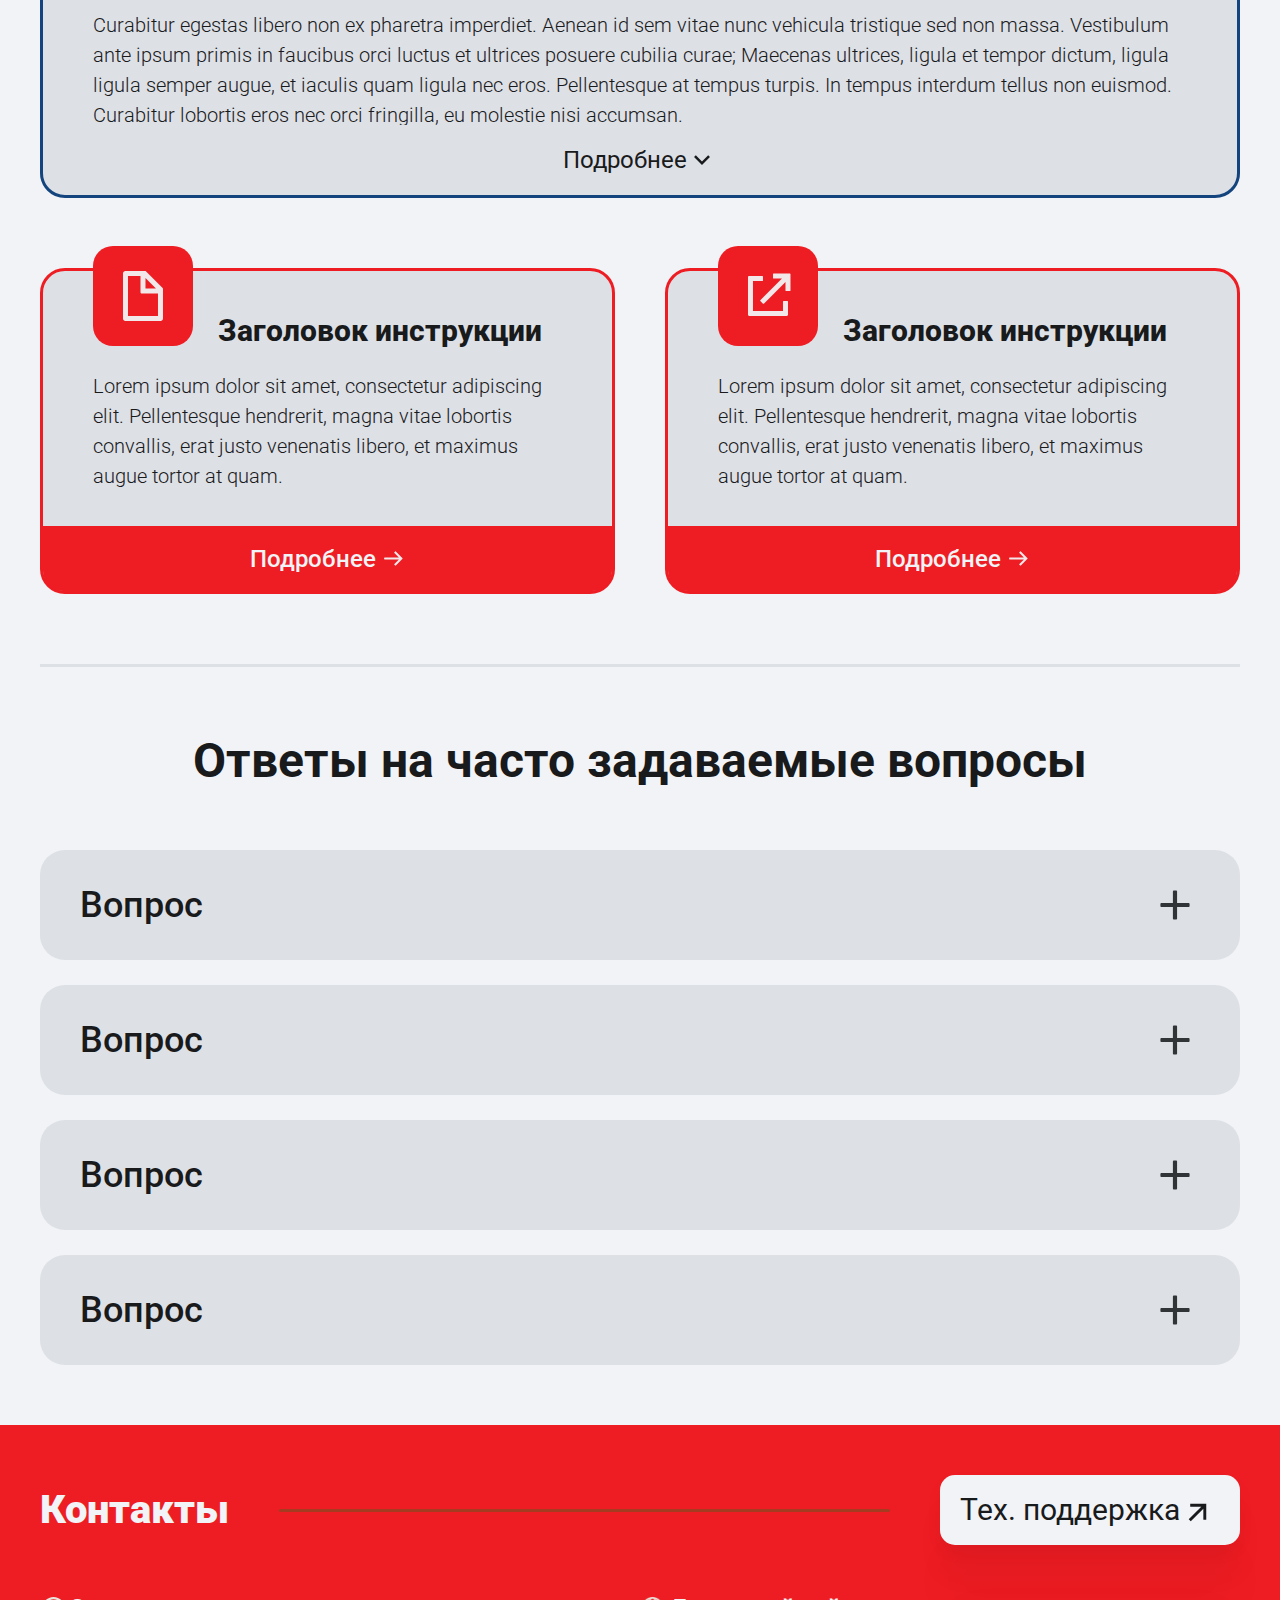
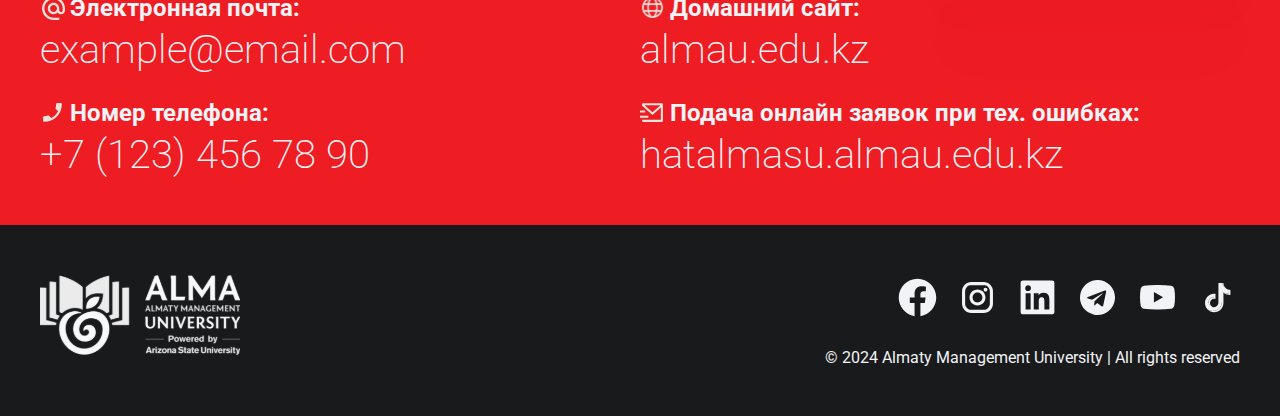
==== commit a33c70e6: "added tab index for all interactive elements" ====
--- a/instructions-page.html
+++ b/instructions-page.html
@@ -38,12 +38,12 @@
             </a>
 
             <ul class="header__nav-items"> 
-                <button class="header__nav-item drop-down-menu lang-btn">
+                <button tabindex="2" class="header__nav-item drop-down-menu lang-btn">
                     <span class="selected-lang__text"></span>
                     <ul class="item__drop-down-menu">
-                        <li class="menu-item active-lang">RU</li>
-                        <li class="menu-item">KZ</li>
-                        <li class="menu-item">EN</li>
+                        <li tabindex="3" class="menu-item active-lang">RU</li>
+                        <li tabindex="4" class="menu-item">KZ</li>
+                        <li tabindex="5" class="menu-item">EN</li>
                     </ul>
                 </button>
                 
@@ -51,18 +51,18 @@
                     <img src="./src/imgs/icons/menu-close.svg" alt="Close" class="menu-close-icon">
                 </button>
 
-                <li class="header__nav-item page-hover"><a href="./index.html">Главная</a></li>
-                <li class="header__nav-item page-hover page-active"><a href="#!">Инструкции</a>
-                <li class="header__nav-item drop-down-menu second"><a href="#!">Платформы</a>
-                <ul class="item__drop-down-menu wide">
-                    <li class="menu-item item-link"><a href="#!">Lorem ipsum</a></li>
-                    <li class="menu-item item-link"><a href="#!">Lorem ipsum dolor sit amet.</a></li>
-                    <li class="menu-item item-link"><a href="#!">Lorem ipsum</a></li>
-                    <li class="menu-item item-link"><a href="#!">Lorem ipsum</a></li>
-                    <li class="menu-item item-link"><a href="#!">Lorem ipsum</a></li>
-                    <li class="menu-item item-link"><a href="#!">Lorem, ipsum dolor.</a></li>
-                    <li class="menu-item item-link"><a href="#!">Lorem ipsum</a></li>
-                </ul>
+                <li class="header__nav-item page-hover"><a tabindex="6" href="#!">Главная</a></li>
+                <li class="header__nav-item page-hover page-active"><a tabindex="7" href="./instructions-page.html">Инструкции</a>
+                <li tabindex="8" class="header__nav-item drop-down-menu second"><a href="#!">Платформы</a>
+                    <ul class="item__drop-down-menu wide">
+                        <li class="menu-item item-link"><a tabindex="9" href="#!">Lorem ipsum</a></li>
+                        <li class="menu-item item-link"><a tabindex="10" href="#!">Lorem ipsum dolor sit amet.</a></li>
+                        <li class="menu-item item-link"><a tabindex="11" href="#!">Lorem ipsum</a></li>
+                        <li class="menu-item item-link"><a tabindex="12" href="#!">Lorem ipsum</a></li>
+                        <li class="menu-item item-link"><a tabindex="13" href="#!">Lorem ipsum</a></li>
+                        <li class="menu-item item-link"><a tabindex="14" href="#!">Lorem ipsum</a></li>
+                        <li class="menu-item item-link"><a tabindex="15" href="#!">Lorem, ipsum dolor.</a></li>
+                    </ul>
                 </li>
             </ul>
             <button class="menu-open__btn">
@@ -79,10 +79,10 @@
                 <h1 class="hero__title">Lorem ipsum</h1>
                 <p class="hero__description">Lorem ipsum dolor sit amet, consectetur adipiscing elit. Pellentesque hendrerit, magna vitae lobortis convallis, erat justo venenatis libero, et maximus augue tortor at quam. Etiam consequat, sapien vel elementum malesuada, lacus lacus eleifend quam, a hendrerit ligula ex eget nibh. Quisque ac sapien consequat, euismod nisl eu, viverra lectus. Mauris.</p>
             </div>
-            <a href="./instructions-page.html" class="hero__btn">Перейти на сайт
+            <a tabindex="16" href="./instructions-page.html" class="hero__btn">Перейти на сайт
                 <img src="./src/imgs/icons/corner-arrow.svg" alt="Arrow Icon" class="hero__btn-icon">
             </a>
-            <button class="hero__scroll-btn">
+            <button tabindex="17" class="hero__scroll-btn">
                 Ответы на вопросы
                 <img src="./src/imgs/icons/arrow-2-dark.svg" alt="Arrow Icon" class="hero__scroll-icon">
             </button>
@@ -101,8 +101,8 @@
         <div class="instructions__content">
             <h2 class="instructions__title">Инструкции</h2>
             <div class="instructions__select-options">
-                <button class="instructions__select-btn">Пример 1</button>
-                <button class="instructions__select-option option-selected">Пример 1</button>
+                <button tabindex="18" class="instructions__select-btn">Пример 1</button>
+                <button tabindex="19" class="instructions__select-option option-selected">Пример 1</button>
             </div>
 
             <div class="instructions__info--tab tab-active">
@@ -114,12 +114,12 @@
                     <div class="instructions__info--body">
                         <p class="instructions__info-text">Lorem ipsum dolor sit amet consectetur adipisicing elit. Animi eligendi repellat minima ad debitis fugit iusto laborum tempore. Cupiditate, sed sit! Ullam repellat aliquid quasi commodi illum non asperiores? Dolores ipsam quisquam magni excepturi vitae soluta dignissimos autem, temporibus sunt et quasi tenetur quo, id vel, laborum ullam repellat iste exercitationem ea maiores nostrum perspiciatis labore suscipit? Quod ipsam quis in iste omnis quidem nostrum similique quam, magni rerum maxime obcaecati perspiciatis veritatis, repudiandae eaque repellat accusamus. Corporis voluptas explicabo illum minus ullam. Aliquam minima aliquid doloremque. Corporis quaerat vel laudantium debitis inventore eum saepe aut placeat? Atque, delectus natus.</p>
                         <div class="instructions__info-img--block">
-                            <img src="./src/imgs/general/placeholder-img-2.jpg" alt="Placeholder Image" class="instructions__info-placeholder-img">
+                            <img tabindex="51" src="./src/imgs/general/placeholder-img-2.jpg" alt="Placeholder Image" class="instructions__info-placeholder-img">
                             <img src="./src/imgs/icons/expand.svg" alt="Expand Icon" class="img-expand__icon">
                         </div>
                         <p class="instructions__info-text">In sodales interdum dui, a fringilla ipsum posuere vitae. Donec id lacus mauris. Donec vel magna enim. Pellentesque volutpat malesuada leo eu suscipit. Donec accumsan eu eros sit amet egestas. Curabitur fermentum, magna quis gravida ultricies, elit augue volutpat augue, nec faucibus arcu mi eu metus. Sed convallis euismod lectus, a finibus tortor fringilla vitae. In hac habitasse platea dictumst. Nam at purus eu eros euismod pellentesque. In volutpat non arcu in commodo. Mauris neque risus, dictum a quam at, commodo ultricies leo. Maecenas eleifend sit amet ante id dignissim. Aenean libero orci, laoreet at dolor quis, gravida tristique orci. Maecenas dignissim lacus quis eros egestas convallis. Integer tincidunt elit mauris, a vestibulum massa porta sed.</p>
                     </div>
-                    <button class="instructions__info-btn">
+                    <button tabindex="50" class="instructions__info-btn">
                         <span class="instructions__info-btn-text">Подробнее</span>
                         <img src="./src/imgs/icons/arrow-2-dark.svg" alt="Arrow Icon" class="instructions__info-btn-icon">
                     </button>
@@ -133,7 +133,7 @@
                         <p class="instructions__info-text">Curabitur egestas libero non ex pharetra imperdiet. Aenean id sem vitae nunc vehicula tristique sed non massa. Vestibulum ante ipsum primis in faucibus orci luctus et ultrices posuere cubilia curae; Maecenas ultrices, ligula et tempor dictum, ligula ligula semper augue, et iaculis quam ligula nec eros. Pellentesque at tempus turpis. In tempus interdum tellus non euismod. Curabitur lobortis eros nec orci fringilla, eu molestie nisi accumsan.</p>
                         <p class="instructions__info-text">In sodales interdum dui, a fringilla ipsum posuere vitae. Donec id lacus mauris. Donec vel magna enim. Pellentesque volutpat malesuada leo eu suscipit. Donec accumsan eu eros sit amet egestas. Curabitur fermentum, magna quis gravida ultricies, elit augue volutpat augue, nec faucibus arcu mi eu metus. Sed convallis euismod lectus, a finibus tortor fringilla vitae. In hac habitasse platea dictumst. Nam at purus eu eros euismod pellentesque. In volutpat non arcu in commodo. Mauris neque risus, dictum a quam at, commodo ultricies leo. Maecenas eleifend sit amet ante id dignissim. Aenean libero orci, laoreet at dolor quis, gravida tristique orci. Maecenas dignissim lacus quis eros egestas convallis. Integer tincidunt elit mauris, a vestibulum massa porta sed.</p>
                     </div>
-                    <button href="#!" class="instructions__info-btn">
+                    <button tabindex="52" href="#!" class="instructions__info-btn">
                         <span class="instructions__info-btn-text">Подробнее</span>
                         <img src="./src/imgs/icons/arrow-2-dark.svg" alt="Arrow Icon" class="instructions__info-btn-icon">
                     </button>
@@ -147,18 +147,19 @@
                     </div>
                     <div class="instructions__info--body">
                         <div class="instructions__info-img--block">
-                            <img src="./src/imgs/general/placeholder-img.jpg" alt="Placeholder Image" class="instructions__info-placeholder-img">
+                            <img tabindex="51" src="./src/imgs/general/placeholder-img.jpg" alt="Placeholder Image" class="instructions__info-placeholder-img">
                             <img src="./src/imgs/icons/expand.svg" alt="Expand Icon" class="img-expand__icon">
                         </div>
                         <p class="instructions__info-text">Lorem ipsum dolor sit amet, consectetur adipisicing elit. Repellendus ullam totam ipsa sequi quis nam optio odio magnam architecto laudantium, aliquam enim doloremque qui molestias consequatur nisi distinctio autem suscipit nobis aspernatur rerum repellat velit obcaecati impedit. Alias iusto odio, consequuntur facere mollitia voluptatibus, aspernatur quod doloribus, rerum ut incidunt! Cumque enim vero culpa fugit? Pariatur unde cum, culpa esse deleniti inventore, ullam nesciunt corporis delectus vitae aperiam blanditiis, at expedita est optio enim eius dignissimos nemo repellat obcaecati. Vero, neque rem iste natus exercitationem nostrum ullam dignissimos eos quo est nam, aliquid amet earum maxime blanditiis. Ad maiores molestias ex voluptatibus quod quia eveniet fugiat aliquam, minima cumque, incidunt ipsa assumenda corrupti. Officia voluptatem dolor repellat. Exercitationem nisi nostrum repudiandae laborum, aperiam ut optio odit suscipit voluptatum reprehenderit mollitia facere, vero blanditiis odio animi tenetur maiores esse eligendi voluptatem est assumenda quae quia praesentium! Eaque veniam aperiam possimus dolor.</p>
                         <p class="instructions__info-text">In sodales interdum dui, a fringilla ipsum posuere vitae. Donec id lacus mauris. Donec vel magna enim. Pellentesque volutpat malesuada leo eu suscipit. Donec accumsan eu eros sit amet egestas. Curabitur fermentum, magna quis gravida ultricies, elit augue volutpat augue, nec faucibus arcu mi eu metus. Sed convallis euismod lectus, a finibus tortor fringilla vitae. In hac habitasse platea dictumst. Nam at purus eu eros euismod pellentesque. In volutpat non arcu in commodo. Mauris neque risus, dictum a quam at, commodo ultricies leo. Maecenas eleifend sit amet ante id dignissim. Aenean libero orci, laoreet at dolor quis, gravida tristique orci. Maecenas dignissim lacus quis eros egestas convallis. Integer tincidunt elit mauris, a vestibulum massa porta sed.</p>
                         
                     </div>
-                    <button href="#!" class="instructions__info-btn">
+                    <button tabindex="50" href="#!" class="instructions__info-btn">
                         <span class="instructions__info-btn-text">Подробнее</span>
                         <img src="./src/imgs/icons/arrow-2-dark.svg" alt="Arrow Icon" class="instructions__info-btn-icon">
                     </button>
                 </div>
+                
                 <div class="instructions__info--block">
                     <div class="instructions__header">
                         <img src="./src/imgs/icons/question.svg" alt="Info Icon" class="instructions__header-icon">
@@ -167,11 +168,11 @@
                     <div class="instructions__info--body">
                         <p class="instructions__info-text">Lorem ipsum dolor sit amet consectetur adipisicing elit. Animi eligendi repellat minima ad debitis fugit iusto laborum tempore. Cupiditate, sed sit! Ullam repellat aliquid quasi commodi illum non asperiores? Dolores ipsam quisquam magni excepturi vitae soluta dignissimos autem, temporibus sunt et quasi tenetur quo, id vel, laborum ullam repellat iste exercitationem ea maiores nostrum perspiciatis labore suscipit? Quod ipsam quis in iste omnis quidem nostrum similique quam, magni rerum maxime obcaecati perspiciatis veritatis, repudiandae eaque repellat accusamus. Corporis voluptas explicabo illum minus ullam. Aliquam minima aliquid doloremque. Corporis quaerat vel laudantium debitis inventore eum saepe aut placeat? Atque, delectus natus.</p>
                         <div class="instructions__info-img--block">
-                            <img src="./src/imgs/general/placeholder-img-2.jpg" alt="Placeholder Image" class="instructions__info-placeholder-img">
+                            <img  tabindex="53" src="./src/imgs/general/placeholder-img-2.jpg" alt="Placeholder Image" class="instructions__info-placeholder-img">
                             <img src="./src/imgs/icons/expand.svg" alt="Expand Icon" class="img-expand__icon">
                         </div>
                     </div>
-                    <button href="#!" class="instructions__info-btn">
+                    <button tabindex="52" class="instructions__info-btn">
                         <span class="instructions__info-btn-text">Подробнее</span>
                         <img src="./src/imgs/icons/arrow-2-dark.svg" alt="Arrow Icon" class="instructions__info-btn-icon">
                     </button>
@@ -187,7 +188,7 @@
                     </div>
                     <div class="instructions__card--body">
                         <p class="instructions__card-description">Lorem ipsum dolor sit amet, consectetur adipiscing elit. Pellentesque hendrerit, magna vitae lobortis convallis, erat justo venenatis libero, et maximus augue tortor at quam.</p>
-                        <a href="./src/placeholder-file.txt"  class="instructions__card-btn instructions__cards-file">
+                        <a tabindex="100" href="./src/placeholder-file.txt"  class="instructions__card-btn instructions__cards-file">
                             Подробнее
                             <img src="./src/imgs/icons/arrow-1.svg" alt="Arrow Icon" class="instructions__card-btn-icon">
                         </a>
@@ -200,7 +201,7 @@
                     </div>
                     <div class="instructions__card--body">
                         <p class="instructions__card-description">Lorem ipsum dolor sit amet, consectetur adipiscing elit. Pellentesque hendrerit, magna vitae lobortis convallis, erat justo venenatis libero, et maximus augue tortor at quam.</p>
-                        <a target="_blank" href="./src/placeholder-file.txt" class="instructions__card-btn">
+                        <a tabindex="101" target="_blank" href="./src/placeholder-file.txt" class="instructions__card-btn">
                             Подробнее
                             <img src="./src/imgs/icons/arrow-1.svg" alt="Arrow Icon" class="instructions__card-btn-icon">
                         </a>
@@ -227,7 +228,7 @@
         <div class="faq__content">
             <h2 class="faq__title">Ответы на часто задаваемые вопросы</h2>
             <div class="faq__questions-continer">
-                <button class="faq__question">
+                <button tabindex="150" class="faq__question">
                     <div class="faq__question-header">
                         <h3 class="faq__question-title">Вопрос</h3>
                         <img src="./src/imgs/icons/cross.svg" alt="Cross icon" class="faq__question-cross-icon">
@@ -236,7 +237,7 @@
                         <p class="faq__question-text">Lorem ipsum dolor sit amet, consectetur adipisicing elit. Illum architecto aperiam totam facilis ab pariatur.</p>
                     </div>
                 </button>
-                <button class="faq__question">
+                <button tabindex="151" class="faq__question">
                     <div class="faq__question-header">
                         <h3 class="faq__question-title">Вопрос</h3>
                         <img src="./src/imgs/icons/cross.svg" alt="Cross icon" class="faq__question-cross-icon">
@@ -245,7 +246,7 @@
                         <p class="faq__question-text">Lorem ipsum dolor, sit amet consectetur adipisicing elit. Nam veritatis similique reprehenderit beatae perferendis mollitia, tempore, inventore autem consequuntur laborum praesentium nulla. Aut nam rerum reprehenderit beatae laboriosam impedit repellendus, consequatur itaque placeat odio voluptatum culpa ut molestias laudantium in ullam perferendis incidunt? Nihil alias quaerat quos repudiandae sapiente ullam repellat similique libero expedita ipsa debitis quis quidem cupiditate, explicabo officia vitae, facere natus aspernatur culpa est soluta recusandae praesentium harum delectus. Quo alias cupiditate culpa? Ducimus a consequuntur tempore facere! Temporibus, veritatis tenetur, est id tempora ad ea similique saepe sunt dicta nihil? Optio veritatis quasi sequi placeat maxime.</p>
                     </div>
                 </button>
-                <button class="faq__question">
+                <button tabindex="152" class="faq__question">
                     <div class="faq__question-header">
                         <h3 class="faq__question-title">Вопрос</h3>
                         <img src="./src/imgs/icons/cross.svg" alt="Cross icon" class="faq__question-cross-icon">
@@ -254,7 +255,7 @@
                         <p class="faq__question-text">Lorem ipsum dolor, sit amet consectetur adipisicing elit. Nam veritatis similique reprehenderit beatae perferendis mollitia, tempore, inventore autem consequuntur laborum praesentium nulla. Aut nam rerum reprehenderit beatae laboriosam impedit repellendus, consequatur itaque placeat odio voluptatum culpa ut molestias laudantium in ullam perferendis incidunt?</p>
                     </div>
                 </button>
-                <button class="faq__question">
+                <button tabindex="153" class="faq__question">
                     <div class="faq__question-header">
                         <h3 class="faq__question-title">Вопрос</h3>
                         <img src="./src/imgs/icons/cross.svg" alt="Cross icon" class="faq__question-cross-icon">
@@ -274,7 +275,7 @@
             <div class="contacts__header">
                 <h3 class="contacts__title">Контакты</h3>
                 <div class="contacts__decor-line"></div>
-                <a target="_blank" href="#!" class="contacts__btn">
+                <a tabindex="200" target="_blank" href="#!" class="contacts__btn">
                     <div class="contacts__btn--block">
                         <span class="contacts__btn-text">Тех. поддержка</span>
                         <img src="./src/imgs/icons/corner-arrow-dark.svg" alt="Link Arrow" class="contacts__btn-img">
@@ -287,7 +288,7 @@
                         <img src="./src/imgs/icons/email.svg" alt="Email Icon" class="contacts__icon">
                         Электронная почта:
                     </h5>
-                    <a href="mailto:example@email.com" class="contacts__column-text">example@email.com</a>
+                    <a href="mailto:example@email.com" tabindex="201" class="contacts__column-text">example@email.com</a>
                 </div>
     
                 <div class="contacts__column">
@@ -295,7 +296,7 @@
                         <img src="./src/imgs/icons/web.svg" alt="Web icon" class="contacts__icon">
                         Домашний сайт:
                     </h5>
-                    <a href="https://almau.edu.kz/" class="contacts__column-text contacts__link">almau.edu.kz</a>
+                    <a href="https://almau.edu.kz/" tabindex="202" class="contacts__column-text contacts__link">almau.edu.kz</a>
                 </div>
 
                 <div class="contacts__column">
@@ -303,7 +304,7 @@
                         <img src="./src/imgs/icons/phone.svg" alt="Phone icon" class="contacts__icon">
                         Номер телефона:
                     </h5>
-                    <a href="tel:+7 (123) 456 78 90" class="contacts__column-text">+7 (123) 456 78 90</a>
+                    <a href="tel:+7 (123) 456 78 90" tabindex="203" class="contacts__column-text">+7 (123) 456 78 90</a>
                 </div>
     
                 <div class="contacts__column">
@@ -311,7 +312,7 @@
                         <img src="./src/imgs/icons/mail-send.svg" alt="Support Icon" class="contacts__icon">
                         Подача онлайн заявок при тех. ошибках:
                     </h5>
-                    <a href="https://hatalmasu.almau.edu.kz/" class="contacts__column-text contacts__link">hatalmasu.almau.edu.kz</a>
+                    <a href="https://hatalmasu.almau.edu.kz/" tabindex="204" class="contacts__column-text contacts__link">hatalmasu.almau.edu.kz</a>
                 </div>
             </div>
         </div>
@@ -321,7 +322,7 @@
     <!-- footer -->
     <footer class="footer">
         <div class="footer__content">
-            <a href="./index.html">
+            <a tabindex="250" href="./index.html">
                 <svg class="footer__logo" width="200.000000" height="80.000000" viewBox="0 0 200 80" fill="none" xmlns="http://www.w3.org/2000/svg" xmlns:xlink="http://www.w3.org/1999/xlink">
                     <desc>
                             Created with Pixso.
@@ -339,26 +340,26 @@
 
             <nav class="footer__nav">
                 <ul class="footer__socials">
-                    <a target="_blank" href="https://www.facebook.com/almau.edu">
+                    <a tabindex="251" target="_blank" href="https://www.facebook.com/almau.edu">
                         <img src="./src/imgs/socials/facebook.svg" alt="Facebook" class="social-icon">
                     </a>
-                    <a target="_blank" href="https://www.instagram.com/almau_edu/">
+                    <a tabindex="252" target="_blank" href="https://www.instagram.com/almau_edu/">
                         <img src="./src/imgs/socials/instagram.svg" alt="Instagram" class="social-icon">
                     </a>
-                    <a target="_blank" href="https://kz.linkedin.com/school/almau/?trk=public_post_follow-view-profile">
+                    <a tabindex="253" target="_blank" href="https://kz.linkedin.com/school/almau/?trk=public_post_follow-view-profile">
                         <img src="./src/imgs/socials/linkedin.svg" alt="LinkedIn" class="social-icon">
                     </a>
-                    <a target="_blank" href="https://t.me/almauforyou">
+                    <a tabindex="254" target="_blank" href="https://t.me/almauforyou">
                         <img src="./src/imgs/socials/telegram.svg" alt="Telegram" class="social-icon">
                     </a>
-                    <a target="_blank" href="https://www.youtube.com/@AlmaUMab">
+                    <a tabindex="255" target="_blank" href="https://www.youtube.com/@AlmaUMab">
                         <img src="./src/imgs/socials/youtube.svg" alt="YouTube" class="social-icon">
                     </a>
-                    <a target="_blank" href="https://www.tiktok.com/@almau_edu?_t=8n9igjLE6bt&_r=1">
+                    <a tabindex="256" target="_blank" href="https://www.tiktok.com/@almau_edu?_t=8n9igjLE6bt&_r=1">
                         <img src="./src/imgs/socials/tiktok.svg" alt="TikTok" class="social-icon">
                     </a>
                 </ul>
-                <h6 class="footer__rights">© 2024 Almaty Management University     |     All rights reserved</h6>
+                <h6 class="footer__rights">© 2024 Almaty Management University | All rights reserved</h6>
             </nav>
         </div>
     </footer>
@@ -366,10 +367,10 @@
 
     <!-- side buttons -->
     <div class="side__btns--block">
-        <button class="scroll-to-top__btn side__btn">
+        <button tabindex="300" class="scroll-to-top__btn side__btn">
             <img src="./src/imgs/icons/arrow-1-dark.svg" alt="Arrow Icon" class="btn-icon">
         </button>
-        <a href="#!" class="support__btn side__btn">
+        <a tabindex="299" href="#!" class="support__btn side__btn">
             <img src="./src/imgs/icons/support.svg" alt="Support Icon" class="btn-icon">
         </a>
     </div>
--- a/src/styles/general/general.css
+++ b/src/styles/general/general.css
@@ -94,7 +94,13 @@
     right: -1.5em;
     background: url('/src/imgs/icons/arrow-2.svg') no-repeat;
 }
-.drop-down-menu:hover > .item__drop-down-menu, .drop-down-menu:focus > .item__drop-down-menu{
+.drop-down-menu:hover > .item__drop-down-menu{
+    visibility: visible;
+    opacity: 1;
+    padding-top: 3em;
+}
+.drop-down-menu-active{
+    visibility: visible;
     opacity: 1;
     padding-top: 3em;
 }
@@ -153,6 +159,7 @@
     -o-transition: var(--transition-fast);
     transition: var(--transition-fast);
     opacity: 0;
+    visibility: hidden;
 }
 .menu-item{
     font-size: 2em;
@@ -493,24 +500,22 @@
     right: 3em;
 }
 .scroll-to-top__btn {
-    max-width: 80px;
-    height: 80px;
     background-color: var(--basic-light-2);
     visibility: hidden;
     opacity: 0;
     transition: var(--transition-fast);
 }
 .side__btn{
+    max-width: 80px;
+    height: 80px;
     cursor: pointer;
     display: flex;
     align-items: center;
     justify-content: center ;
     border-radius: 20px;
-    box-shadow: rgba(50, 50, 93, 0.25) 0px 6px 12px -2px, rgba(0, 0, 0, 0.3) 0px 3px 7px -3px;
+    box-shadow: rgba(0, 0, 0, 0.07) 0px 1px 2px, rgba(0, 0, 0, 0.07) 0px 2px 4px, rgba(0, 0, 0, 0.07) 0px 4px 8px, rgba(0, 0, 0, 0.07) 0px 8px 16px, rgba(0, 0, 0, 0.07) 0px 16px 32px, rgba(0, 0, 0, 0.07) 0px 32px 64px;
 }
 .support__btn {
-    max-width: 80px;
-    height: 80px;
     background-color: var(--basic-blue);
 }
 .btn-icon{
@@ -535,4 +540,8 @@
 .header__logo:hover, .social-icon:hover, .footer__logo:hover{
     opacity: 75%;
 }
+[tabindex]:focus-visible {
+    outline: 5px solid #31CB00;
+    border-radius: auto;
+}
 /* ALL */--- a/src/styles/instructions-page.css
+++ b/src/styles/instructions-page.css
@@ -83,9 +83,9 @@
     transition: var(--transition-fast);
 }
 .hero__scroll-btn:hover{
-    -webkit-transform: translateY(-15%);
-        -ms-transform: translateY(-15%);
-            transform: translateY(-15%);
+    -webkit-transform: translateY(15%);
+        -ms-transform: translateY(15%);
+            transform: translateY(15%);
 }
 /* hero */
 
--- a/src/styles/general/media-queries.css
+++ b/src/styles/general/media-queries.css
@@ -347,6 +347,21 @@
         line-height: 20px;
     }
     /* footer */
+
+    /* side btns */
+    .side__btns--block {
+        right: -0.5em;
+        gap: 1.5em;
+    }
+    .side__btn {
+        border-radius: 15px;
+        max-width: 50px;
+        height: 50px;
+    }
+    .btn-icon {
+        width: 20px;
+    }
+    /* side btns */
 }
 
 @media screen and (max-width:300px){
